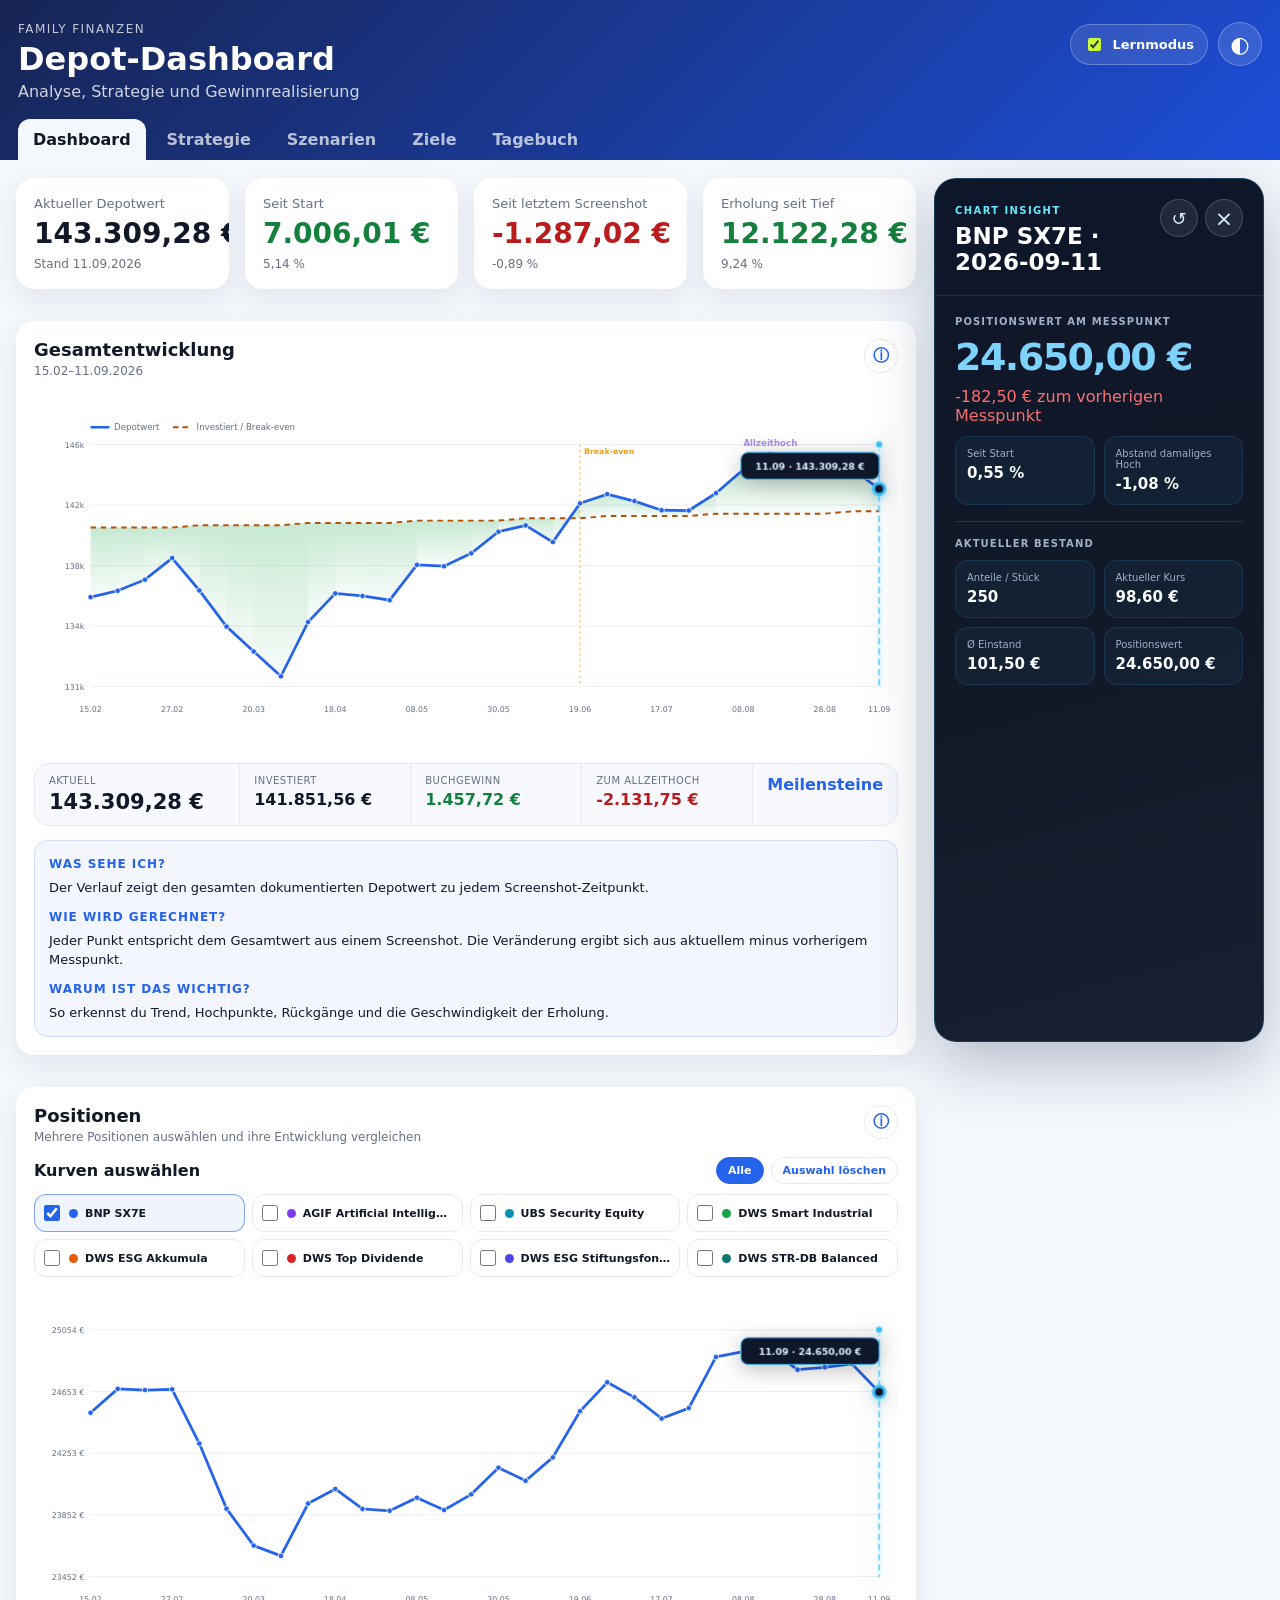
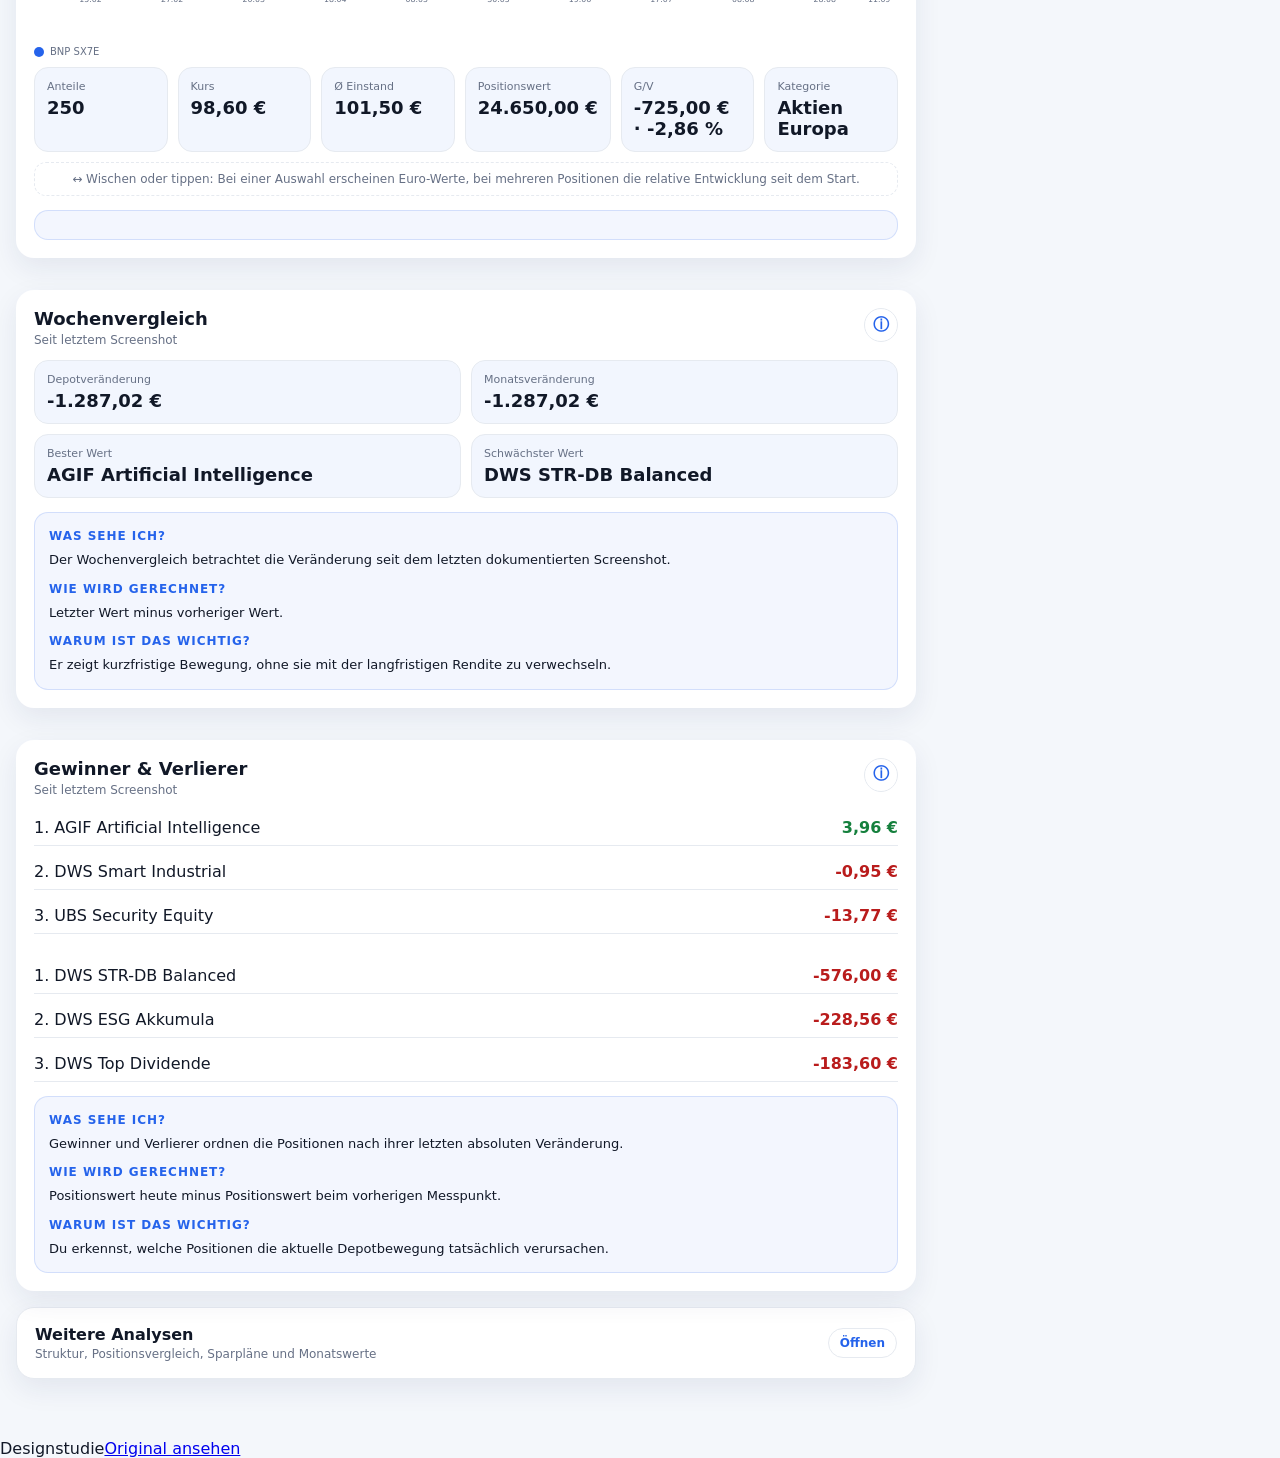
==== vergleich.html @ cfb65226 "Separate Vergleichsseite für visuelle Überarbeitung anlegen" ====
<!doctype html>
<html lang="de">
<head>
  <meta charset="utf-8">
  <meta name="viewport" content="width=device-width,initial-scale=1,viewport-fit=cover">
  <title>Depot-Dashboard – Designvergleich</title>
</head>
<body>
  <p>Vergleichsansicht wird geladen …</p>
  <script>
    fetch("index.html")
      .then(response => {
        if (!response.ok) throw new Error("Die Ausgangsseite konnte nicht geladen werden.");
        return response.text();
      })
      .then(html => {
        const comparisonHead = '<link rel="stylesheet" href="vergleich.css?v=1">';
        const comparisonBar = '<div class="comparison-bar" aria-label="Designvergleich"><span>Designstudie</span><a href="index.html">Original ansehen</a></div>';

        html = html
          .replace("<title>Depot Dashboard V5.4</title>", "<title>Depot-Dashboard – Designstudie</title>")
          .replace("</head>", comparisonHead + "</head>")
          .replace("<body>", '<body class="design-comparison">')
          .replace("</body>", comparisonBar + "</body>");

        document.open();
        document.write(html);
        document.close();
      })
      .catch(error => {
        document.body.innerHTML = '<p class="load-error">' + error.message + '</p>';
      });
  </script>
</body>
</html>
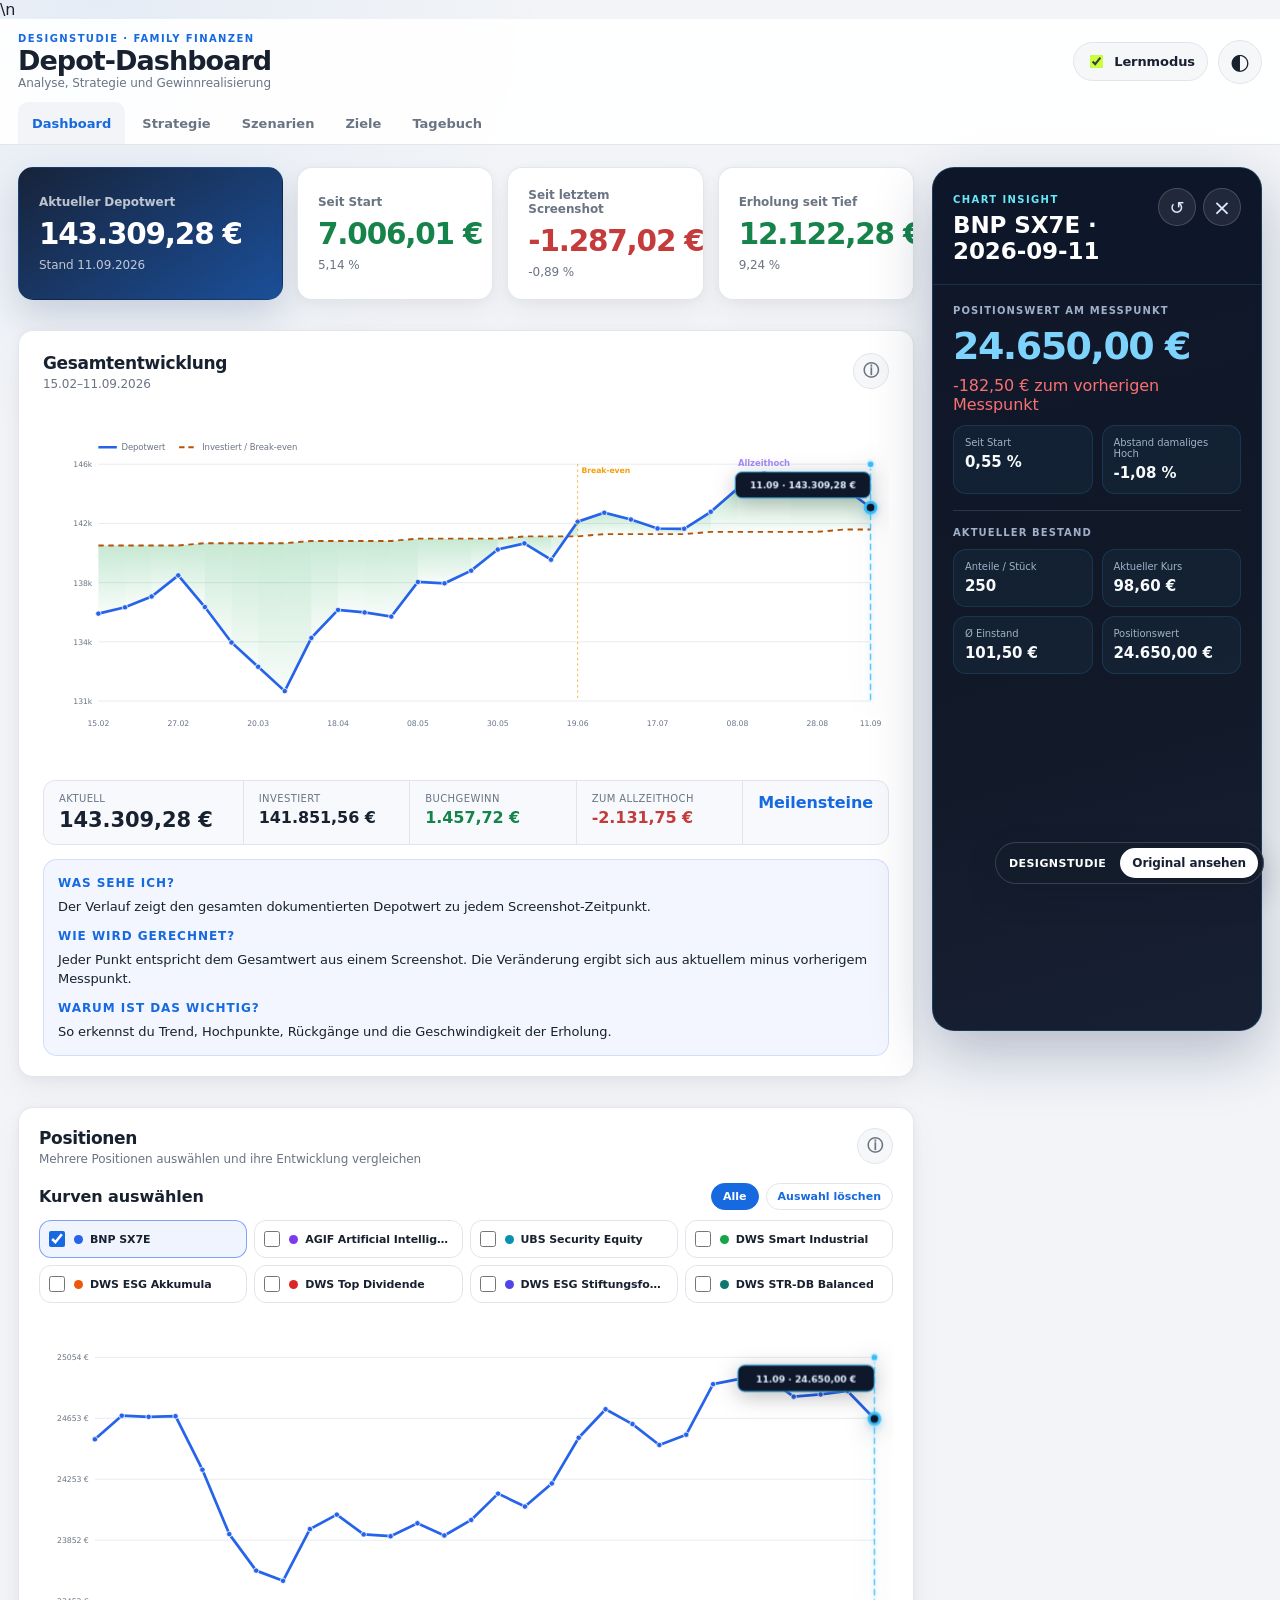
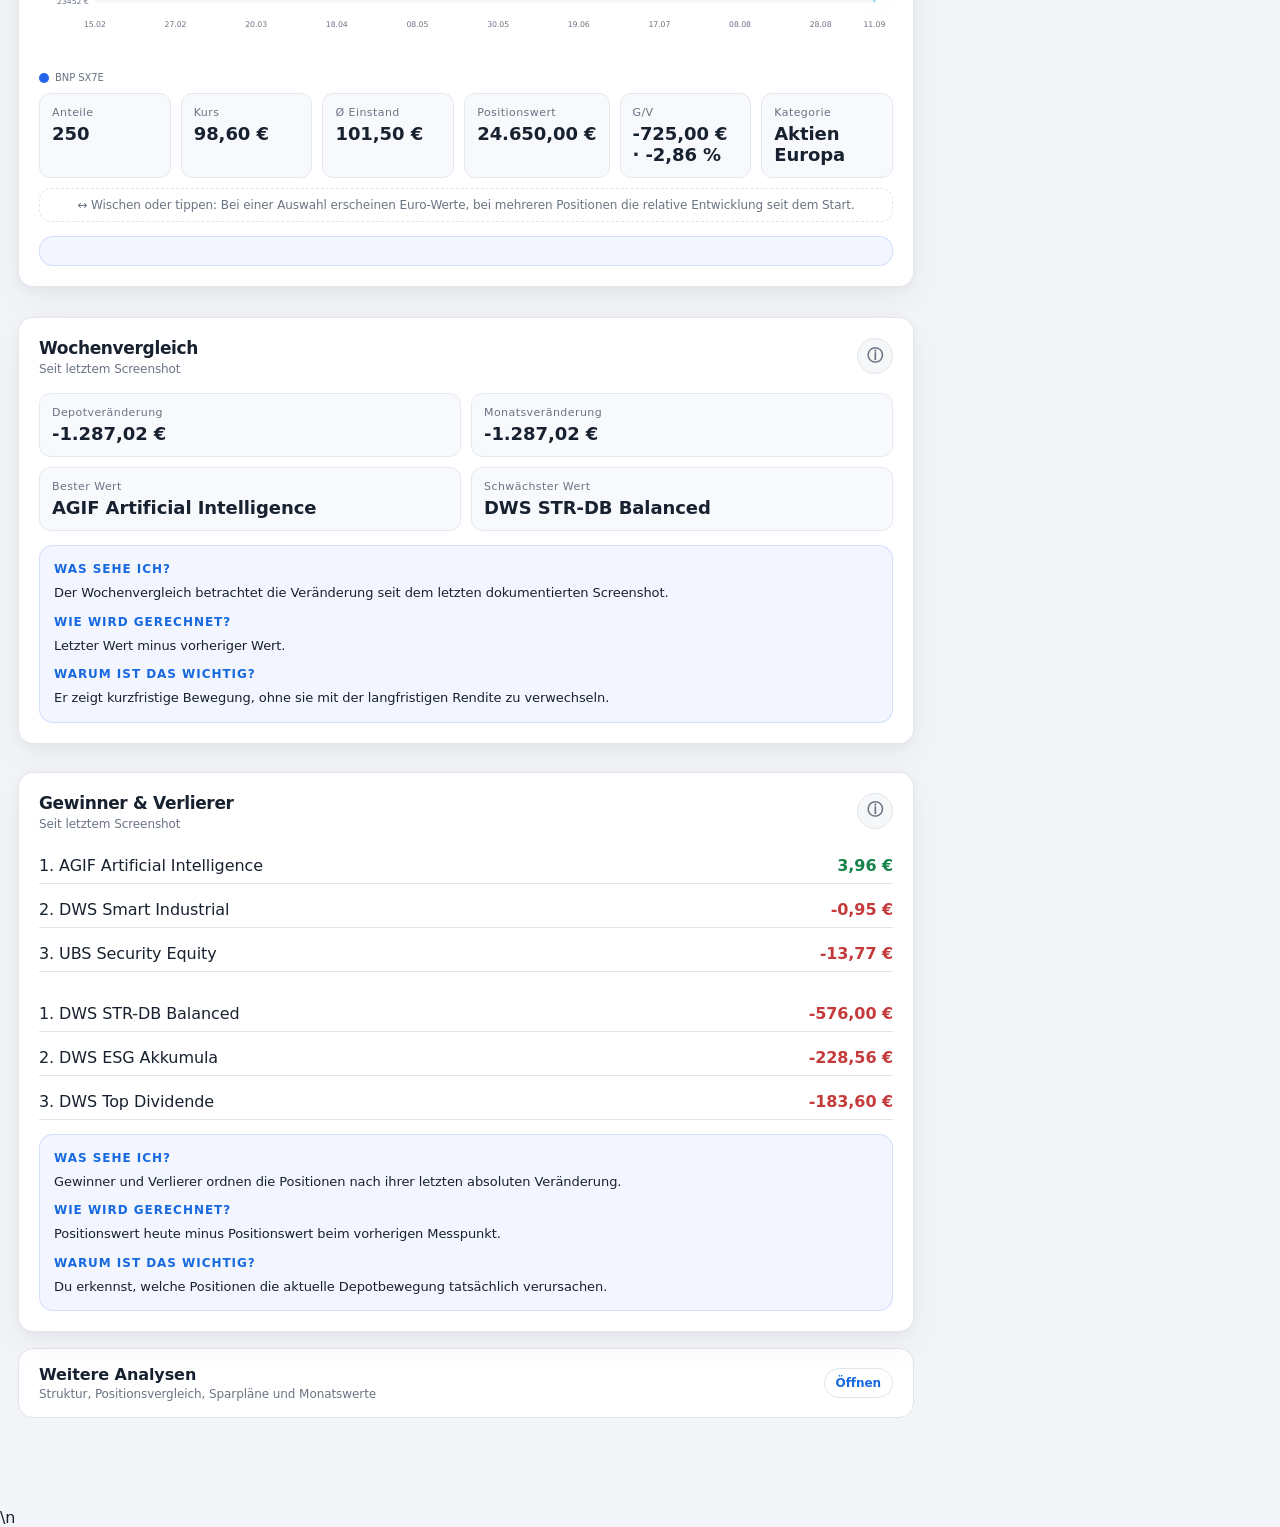
==== commit 6a78818e: "Vergleichsseite als eigenständige Kopie ausliefern" ====
--- a/vergleich.html
+++ b/vergleich.html
@@ -1,35 +1,257 @@
 <!doctype html>
 <html lang="de">
 <head>
-  <meta charset="utf-8">
-  <meta name="viewport" content="width=device-width,initial-scale=1,viewport-fit=cover">
-  <title>Depot-Dashboard – Designvergleich</title>
-</head>
-<body>
-  <p>Vergleichsansicht wird geladen …</p>
-  <script>
-    fetch("index.html")
-      .then(response => {
-        if (!response.ok) throw new Error("Die Ausgangsseite konnte nicht geladen werden.");
-        return response.text();
-      })
-      .then(html => {
-        const comparisonHead = '<link rel="stylesheet" href="vergleich.css?v=1">';
-        const comparisonBar = '<div class="comparison-bar" aria-label="Designvergleich"><span>Designstudie</span><a href="index.html">Original ansehen</a></div>';
-
-        html = html
-          .replace("<title>Depot Dashboard V5.4</title>", "<title>Depot-Dashboard – Designstudie</title>")
-          .replace("</head>", comparisonHead + "</head>")
-          .replace("<body>", '<body class="design-comparison">')
-          .replace("</body>", comparisonBar + "</body>");
-
-        document.open();
-        document.write(html);
-        document.close();
-      })
-      .catch(error => {
-        document.body.innerHTML = '<p class="load-error">' + error.message + '</p>';
-      });
-  </script>
-</body>
+<meta charset="utf-8">
+<meta name="viewport" content="width=device-width,initial-scale=1,viewport-fit=cover">
+<meta name="theme-color" content="#172554">
+<title>Depot-Dashboard – Designstudie</title>
+<link rel="manifest" href="manifest.webmanifest">
+<link rel="stylesheet" href="style.css?v=5.3">
+<link rel="stylesheet" href="v54.css?v=5.4">
+<link rel="stylesheet" href="vergleich.css?v=2">\n</head>
+<body class="design-comparison">
+<header>
+  <div class="topbar">
+    <div><div class="eyebrow">Designstudie · Family Finanzen</div><h1>Depot-Dashboard</h1><p>Analyse, Strategie und Gewinnrealisierung</p></div>
+    <div class="header-actions">
+      <label class="learn-toggle"><input type="checkbox" id="learnMode" checked><span>Lernmodus</span></label>
+      <button id="themeBtn" class="icon-btn" aria-label="Darstellung wechseln">◐</button>
+    </div>
+  </div>
+  <nav class="section-nav">
+    <button class="section-tab active" data-view="dashboard">Dashboard</button>
+    <button class="section-tab" data-view="strategy">Strategie</button>
+    <button class="section-tab" data-view="scenarios">Szenarien</button>
+    <button class="section-tab" data-view="goals">Ziele</button>
+    <button class="section-tab" data-view="journal">Tagebuch</button>
+  </nav>
+</header>
+
+<main class="app-layout">
+  <div class="dashboard-main">
+    <section id="view-dashboard" class="view active">
+      <section id="kpis" class="grid kpis"></section>
+
+      <section class="grid split">
+        <article class="card">
+          <div class="card-head"><div><h2>Gesamtentwicklung</h2><span id="rangeLabel"></span></div><button class="explain-btn" data-explain="development">ⓘ</button></div>
+          <svg id="depotChart" class="chart tall" viewBox="0 0 920 360"></svg>
+          <div id="breakEvenFacts" class="fact-grid"></div>
+          <div class="learn-box" data-learning="development"></div>
+        </article>
+        <article class="card">
+          <div class="card-head"><div><h2>Depotstruktur</h2><span>Aktueller Stand</span></div><button class="explain-btn" data-explain="allocation">ⓘ</button></div>
+          <svg id="donut" class="chart tall" viewBox="0 0 420 350"></svg>
+          <div id="catLegend" class="legend"></div>
+          <div class="learn-box" data-learning="allocation"></div>
+        </article>
+      </section>
+
+      <section class="grid split-even">
+        <article class="card">
+          <div class="card-head"><div><h2>Gewinn-Meilensteine</h2><span>Break-even, Gewinnstufen und Rekordstände</span></div><button class="explain-btn" data-explain="profitAccount">ⓘ</button></div>
+          <div id="milestoneGrid" class="milestone-grid"></div>
+          <div class="learn-box" data-learning="profitAccount"></div>
+        </article>
+        <article class="card">
+          <div class="card-head"><div><h2>Allzeithoch & Break-even</h2><span>Aktueller Abstand zu den wichtigsten Schwellen</span></div><button class="explain-btn" data-explain="drawdown">ⓘ</button></div>
+          <div id="highWaterFacts" class="fact-grid"></div>
+          <div id="highWaterMessage" class="recommendation"></div>
+          <div class="learn-box" data-learning="drawdown"></div>
+        </article>
+      </section>
+
+      <section class="grid split-even">
+        <article class="card">
+          <div class="card-head"><div><h2>Bestand & Anteile</h2><span>Stückzahl, Kurs, Einstand und Positionswert</span></div><button class="explain-btn" data-explain="positions">ⓘ</button></div>
+          <div class="table-wrap"><table><thead><tr><th>Position</th><th>Anteile</th><th>Ø Einstand</th><th>Aktueller Kurs</th><th>Positionswert</th><th>G/V</th></tr></thead><tbody id="holdingsRows"></tbody></table></div>
+          <div class="learn-box" data-learning="positions"></div>
+        </article>
+        <article class="card">
+          <div class="card-head"><div><h2>Anzahl der Anteile</h2><span>Aktueller Bestand je Position</span></div><button class="explain-btn" data-explain="positions">ⓘ</button></div>
+          <svg id="quantityChart" class="chart tall" viewBox="0 0 720 360"></svg>
+          <div class="learn-box" data-learning="positions"></div>
+        </article>
+      </section>
+
+      <section class="grid split-even">
+        <article class="card">
+          <div class="card-head"><div><h2>Vermögensaufbau</h2><span>Depotwert, Einstandskapital und Buchgewinn</span></div><button class="explain-btn" data-explain="profitAccount">ⓘ</button></div>
+          <svg id="wealthBuildChart" class="chart tall" viewBox="0 0 760 360"></svg>
+          <div id="wealthBuildFacts" class="fact-grid"></div>
+          <div class="learn-box" data-learning="profitAccount"></div>
+        </article>
+        <article class="card">
+          <div class="card-head"><div><h2>Historische Asset-Allokation</h2><span>Entwicklung der vier Anlagebereiche</span></div><button class="explain-btn" data-explain="allocation">ⓘ</button></div>
+          <svg id="allocationHistoryChart" class="chart tall" viewBox="0 0 760 360"></svg>
+          <div id="allocationHistoryLegend" class="legend"></div>
+          <div class="learn-box" data-learning="allocation"></div>
+        </article>
+      </section>
+
+      <section class="grid split">
+        <article class="card"><div class="card-head"><div><h2>Wochenvergleich</h2><span>Seit letztem Screenshot</span></div><button class="explain-btn" data-explain="weekly">ⓘ</button></div><div id="weeklyKpis" class="mini-grid"></div><div class="learn-box" data-learning="weekly"></div></article>
+        <article class="card"><div class="card-head"><div><h2>Gewinner & Verlierer</h2><span>Seit letztem Screenshot</span></div><button class="explain-btn" data-explain="ranking">ⓘ</button></div><div id="ranking"></div><div class="learn-box" data-learning="ranking"></div></article>
+      </section>
+
+      <section class="card">
+        <div class="card-head"><div><h2>Hauptpositionen im Vergleich</h2><span>Indexiert auf 100</span></div><button class="explain-btn" data-explain="indexed">ⓘ</button></div>
+        <div class="tabs" id="coreTabs"></div>
+        <svg id="coreChart" class="chart tall" viewBox="0 0 1100 360"></svg>
+        <div id="coreLegend" class="legend"></div>
+        <div class="learn-box" data-learning="indexed"></div>
+      </section>
+
+      <section class="grid split">
+        <article class="card"><div class="card-head"><div><h2>Einzelpositionen</h2><span>Antippen für Details</span></div><button class="explain-btn" data-explain="positions">ⓘ</button></div><div id="positionCards" class="position-grid"></div><div class="learn-box" data-learning="positions"></div></article>
+        <article class="card"><div class="card-head"><div><h2>Drawdown</h2><span>Abstand zum bisherigen Hoch</span></div><button class="explain-btn" data-explain="drawdown">ⓘ</button></div><svg id="drawdownChart" class="chart" viewBox="0 0 760 300"></svg><div id="drawdownFacts" class="fact-grid"></div><div class="learn-box" data-learning="drawdown"></div></article>
+      </section>
+
+      <section class="grid split">
+        <article class="card"><div class="card-head"><div><h2>Sparpläne</h2><span>Einzahlung, Wert und Kursgewinn</span></div><button class="explain-btn" data-explain="savings">ⓘ</button></div><div class="tabs" id="savingTabs"></div><svg id="savingsChart" class="chart" viewBox="0 0 760 320"></svg><div id="savingFacts" class="fact-grid"></div><div class="learn-box" data-learning="savings"></div></article>
+        <article class="card"><div class="card-head"><div><h2>Monatsentwicklung</h2><span>Monatsanfang bis letzter Messpunkt</span></div><button class="explain-btn" data-explain="monthly">ⓘ</button></div><svg id="monthlyChart" class="chart" viewBox="0 0 650 320"></svg><div class="learn-box" data-learning="monthly"></div></article>
+      </section>
+    </section>
+
+    <section id="view-strategy" class="view">
+      <section class="strategy-hero">
+        <div><div class="eyebrow blue">Wealth Intelligence 5.3</div><h2>Gewinne verstehen.<br>Entnahmen simulieren.</h2><p>Die Berechnungen sind Entscheidungshilfen, keine Steuer- oder Anlageberatung. Alle Annahmen können angepasst werden.</p></div>
+        <div id="profitAccountHero" class="profit-account"></div>
+      </section>
+
+      <section class="grid split-even">
+        <article class="card">
+          <div class="card-head"><div><h2>Gewinnkonto</h2><span>Buchgewinn vor Verkauf</span></div><button class="explain-btn" data-explain="profitAccount">ⓘ</button></div>
+          <div id="profitAccount"></div>
+          <div class="learn-box" data-learning="profitAccount"></div>
+        </article>
+        <article class="card">
+          <div class="card-head"><div><h2>Steuerannahmen</h2><span>Für alle Simulationen</span></div><button class="explain-btn" data-explain="tax">ⓘ</button></div>
+          <div id="taxSettings" class="settings-grid"></div>
+          <div class="learn-box" data-learning="tax"></div>
+        </article>
+      </section>
+
+      <section class="card">
+        <div class="card-head"><div><h2>Gewinnmitnahme-Simulator</h2><span>Teilverkauf proportional über ausgewählte Positionen</span></div><button class="explain-btn" data-explain="sale">ⓘ</button></div>
+        <div class="control-row">
+          <label>Verkaufsanteil <strong id="salePctLabel">25 %</strong></label>
+          <input id="salePct" type="range" min="0" max="100" step="5" value="25">
+        </div>
+        <div id="salePositionPicker" class="position-picker"></div>
+        <div id="saleSummary" class="simulation-summary"></div>
+        <div class="table-wrap"><table><thead><tr><th>Position</th><th>Bruttoerlös</th><th>realisierter Gewinn</th><th>Steuer</th><th>Nettozufluss</th><th>Restwert</th></tr></thead><tbody id="saleRows"></tbody></table></div>
+        <div class="learn-box" data-learning="sale"></div>
+      </section>
+
+      <section class="grid split-even">
+        <article class="card">
+          <div class="card-head"><div><h2>Cash-Generator</h2><span>Gewünschte Liquidität</span></div><button class="explain-btn" data-explain="cash">ⓘ</button></div>
+          <div class="input-line"><label>Netto-Auszahlungsziel</label><input id="cashTarget" type="number" min="0" step="500" value="10000"></div>
+          <div class="tabs" id="cashStrategy"><button class="active" data-mode="gain">Gewinne sichern</button><button data-mode="balanced">Struktur erhalten</button><button data-mode="risk">Risiko reduzieren</button></div>
+          <div id="cashResult"></div>
+          <div class="learn-box" data-learning="cash"></div>
+        </article>
+        <article class="card">
+          <div class="card-head"><div><h2>Gewinnschutz</h2><span>Was bleibt nach einer Korrektur?</span></div><button class="explain-btn" data-explain="protection">ⓘ</button></div>
+          <div class="control-row"><label>Simulierter Rückgang <strong id="protectionLabel">−10 %</strong></label><input id="protectionDrop" type="range" min="0" max="30" step="1" value="10"></div>
+          <div id="protectionGrid" class="protection-grid"></div>
+          <div class="learn-box" data-learning="protection"></div>
+        </article>
+      </section>
+
+      <section class="card">
+        <div class="card-head"><div><h2>Rebalancing-Assistent</h2><span>Gewinne sichern und Konzentration reduzieren</span></div><button class="explain-btn" data-explain="rebalance">ⓘ</button></div>
+        <div id="rebalanceResult"></div>
+        <div class="learn-box" data-learning="rebalance"></div>
+      </section>
+    </section>
+
+    <section id="view-scenarios" class="view">
+      <section class="page-title"><div class="eyebrow blue">Szenario-Labor</div><h2>Keine Prognose.<br>Kontrollierte Annahmen.</h2></section>
+      <section class="grid split-even">
+        <article class="card">
+          <div class="card-head"><div><h2>Marktszenarien</h2><span>Einheitliche Veränderung aller Positionen</span></div><button class="explain-btn" data-explain="marketScenario">ⓘ</button></div>
+          <div id="scenarioButtons" class="scenario-buttons"></div>
+          <div id="scenarioSummary"></div>
+          <svg id="scenarioChart" class="chart" viewBox="0 0 720 320"></svg>
+          <div class="learn-box" data-learning="marketScenario"></div>
+        </article>
+        <article class="card">
+          <div class="card-head"><div><h2>Zukunftssimulation</h2><span>Sparrate und Renditeannahme</span></div><button class="explain-btn" data-explain="future">ⓘ</button></div>
+          <div class="control-stack">
+            <label>Zusätzliche Monatsrate <strong id="futureSavingLabel">150 €</strong></label><input id="futureSaving" type="range" min="0" max="1000" step="25" value="150">
+            <label>Renditeannahme p. a. <strong id="futureReturnLabel">5,0 %</strong></label><input id="futureReturn" type="range" min="-5" max="12" step="0.5" value="5">
+            <label>Zeitraum <strong id="futureYearsLabel">10 Jahre</strong></label><input id="futureYears" type="range" min="1" max="25" step="1" value="10">
+          </div>
+          <div id="futureFacts" class="fact-grid"></div>
+          <svg id="futureChart" class="chart" viewBox="0 0 720 320"></svg>
+          <div class="learn-box" data-learning="future"></div>
+        </article>
+      </section>
+
+      <section class="card">
+        <div class="card-head"><div><h2>Vereinfachte Monte-Carlo-Spanne</h2><span>Bandbreite statt punktgenauer Vorhersage</span></div><button class="explain-btn" data-explain="monteCarlo">ⓘ</button></div>
+        <div class="control-row"><label>Angenommene Volatilität <strong id="volLabel">10 %</strong></label><input id="volatility" type="range" min="3" max="25" step="1" value="10"></div>
+        <div id="mcFacts" class="fact-grid"></div>
+        <svg id="mcChart" class="chart tall" viewBox="0 0 1100 360"></svg>
+        <div class="learn-box" data-learning="monteCarlo"></div>
+      </section>
+    </section>
+
+    <section id="view-goals" class="view">
+      <section class="page-title"><div class="eyebrow blue">Zielmonitor</div><h2>Gewinne bekommen<br>einen Zweck.</h2></section>
+      <section class="grid split-even">
+        <article class="card">
+          <div class="card-head"><div><h2>Depotziel</h2><span>Fortschritt zum Zielwert</span></div><button class="explain-btn" data-explain="portfolioGoal">ⓘ</button></div>
+          <div class="input-line"><label>Zielwert</label><input id="portfolioTarget" type="number" step="5000" value="150000"></div>
+          <div id="portfolioGoal"></div><div class="learn-box" data-learning="portfolioGoal"></div>
+        </article>
+        <article class="card">
+          <div class="card-head"><div><h2>Gewinnziel</h2><span>Buchgewinn vor Steuern</span></div><button class="explain-btn" data-explain="profitGoal">ⓘ</button></div>
+          <div class="input-line"><label>Zielgewinn</label><input id="profitTarget" type="number" step="1000" value="10000"></div>
+          <div id="profitGoal"></div><div class="learn-box" data-learning="profitGoal"></div>
+        </article>
+      </section>
+
+      <section class="grid split-even">
+        <article class="card">
+          <div class="card-head"><div><h2>Portfolio Health Score</h2><span>Transparenter Orientierungswert</span></div><button class="explain-btn" data-explain="health">ⓘ</button></div>
+          <div id="healthScore"></div><div class="learn-box" data-learning="health"></div>
+        </article>
+        <article class="card">
+          <div class="card-head"><div><h2>Alltagsbezug</h2><span>Was könnte der Nettogewinn finanzieren?</span></div><button class="explain-btn" data-explain="lifeGoals">ⓘ</button></div>
+          <div class="settings-grid">
+            <div class="input-line"><label>Monatliche Kreditrate</label><input id="creditRate" type="number" value="1450"></div>
+            <div class="input-line"><label>Familienurlaub</label><input id="holidayCost" type="number" value="3000"></div>
+          </div>
+          <div id="lifeGoals"></div><div class="learn-box" data-learning="lifeGoals"></div>
+        </article>
+      </section>
+    </section>
+
+    <section id="view-journal" class="view">
+      <section class="page-title"><div class="eyebrow blue">Portfolio-Tagebuch</div><h2>Die Geschichte<br>hinter den Zahlen.</h2></section>
+      <section class="card">
+        <div class="card-head"><div><h2>Chronik</h2><span>Automatisch aus Messpunkten erstellt</span></div><button class="explain-btn" data-explain="journal">ⓘ</button></div>
+        <div id="journalTimeline" class="journal-timeline"></div>
+        <div class="learn-box" data-learning="journal"></div>
+      </section>
+    </section>
+  </div>
+
+  <aside id="insightPanel" class="insight-panel">
+    <div class="insight-sticky">
+      <div class="insight-head"><div><span id="insightType" class="insight-type">Portfolio Insight</span><h2 id="insightTitle">Gesamtübersicht</h2></div><div class="insight-actions"><button id="insightReset" class="reset-btn">↺</button><button id="insightClose" class="close-btn">×</button></div></div>
+      <div id="insightBody" class="insight-body"></div>
+    </div>
+  </aside>
+</main>
+
+<button id="insightLauncher" class="insight-launcher">Insights</button>
+
+<script src="data.js?v=5.3"></script>
+<script src="app.js?v=5.3"></script>
+<script src="v54.js?v=5.4"></script>
+<div class="comparison-bar" aria-label="Designvergleich"><span>Designstudie</span><a href="index.html">Original ansehen</a></div>\n</body>
 </html>
--- a/style.css
+++ b/style.css
@@ -0,0 +1,15 @@
+
+:root{--bg:#f4f7fb;--card:#fff;--ink:#111827;--muted:#667085;--navy:#172554;--blue:#2563eb;--green:#15803d;--red:#b91c1c;--amber:#b45309;--purple:#7c3aed;--line:#e6eaf0;--shadow:0 10px 28px rgba(23,37,84,.08)}
+[data-theme="dark"]{--bg:#0b1020;--card:#121a2f;--ink:#f8fafc;--muted:#a8b1c5;--navy:#0f172a;--line:#26324d;--shadow:0 12px 30px rgba(0,0,0,.28)}
+*{box-sizing:border-box}html{scroll-behavior:smooth}body{margin:0;font-family:Inter,system-ui,-apple-system,BlinkMacSystemFont,"Segoe UI",sans-serif;background:var(--bg);color:var(--ink)}button,input{font:inherit}
+header{background:linear-gradient(135deg,#172554,#1d4ed8);color:#fff;padding:22px max(18px,env(safe-area-inset-left)) 0;position:relative;z-index:40}.topbar{max-width:1680px;margin:auto;display:flex;justify-content:space-between;align-items:flex-start;gap:18px}.eyebrow{text-transform:uppercase;font-size:12px;letter-spacing:.12em;opacity:.75}.eyebrow.blue{color:var(--blue);opacity:1}h1{font-size:32px;margin:4px 0}header p{margin:0;opacity:.8}.header-actions{display:flex;gap:10px;align-items:center}.icon-btn{border:1px solid rgba(255,255,255,.25);background:rgba(255,255,255,.12);color:white;border-radius:50%;width:44px;height:44px;font-size:22px}.learn-toggle{display:flex;align-items:center;gap:8px;border:1px solid rgba(255,255,255,.25);background:rgba(255,255,255,.10);padding:10px 13px;border-radius:999px;font-weight:700;font-size:13px}.learn-toggle input{accent-color:#c9ff3b}
+.section-nav{max-width:1680px;margin:18px auto 0;display:flex;gap:6px;overflow:auto}.section-tab{border:0;background:transparent;color:rgba(255,255,255,.7);padding:11px 15px;border-radius:12px 12px 0 0;font-weight:750;white-space:nowrap}.section-tab.active{background:var(--bg);color:var(--ink)}
+.app-layout{max-width:1680px;margin:18px auto;padding:0 16px 42px;display:grid;grid-template-columns:minmax(0,1fr) 0;gap:0;align-items:start;transition:grid-template-columns .28s ease,gap .28s ease}.app-layout.insight-open{grid-template-columns:minmax(0,1fr) 380px;gap:18px}.dashboard-main{min-width:0}.view{display:none}.view.active{display:block}
+.grid{display:grid;gap:16px}.kpis{grid-template-columns:repeat(4,1fr)}.split{grid-template-columns:2fr 1fr;margin-top:16px}.split-even{grid-template-columns:1fr 1fr;margin-top:16px}.card{background:var(--card);border-radius:18px;box-shadow:var(--shadow);padding:18px;margin-top:16px;overflow:hidden}.kpi{margin-top:0}.kpi .label{font-size:13px;color:var(--muted)}.kpi .value{font-size:28px;font-weight:800;margin-top:6px}.kpi .hint{font-size:12px;color:var(--muted);margin-top:7px}.card-head{display:flex;justify-content:space-between;align-items:flex-start;gap:12px;margin-bottom:12px}.card-head h2{font-size:18px;margin:0}.card-head span{font-size:12px;color:var(--muted)}.card-head>div{min-width:0}.explain-btn{border:1px solid var(--line);background:var(--card);color:var(--blue);width:34px;height:34px;border-radius:50%;font-weight:850;flex:0 0 auto}.chart{width:100%;height:300px;display:block}.chart.tall{height:360px}.legend{display:flex;flex-wrap:wrap;gap:10px;margin-top:10px}.legend span{display:inline-flex;align-items:center;gap:6px;color:var(--muted);font-size:12px}.legend i{width:10px;height:10px;border-radius:999px}.tabs{display:flex;gap:8px;flex-wrap:wrap;margin-bottom:12px}.tabs button,.scenario-buttons button{border:0;background:#eaf0ff;color:#25408f;padding:8px 12px;border-radius:999px;font-weight:700}.tabs button.active,.scenario-buttons button.active{background:#2563eb;color:#fff}.pos{color:var(--green)}.neg{color:var(--red)}.warn{color:var(--amber)}.mini-grid{display:grid;grid-template-columns:repeat(2,1fr);gap:10px}.mini-card,.fact{background:rgba(37,99,235,.06);border:1px solid var(--line);border-radius:14px;padding:12px}.mini-card .label,.fact .label{font-size:11px;color:var(--muted)}.mini-card .value,.fact .value{font-weight:800;font-size:18px;margin-top:4px}.position-grid{display:grid;grid-template-columns:repeat(2,1fr);gap:12px}.position-card{border:1px solid var(--line);border-radius:14px;padding:12px;cursor:pointer;transition:.18s}.position-card:hover,.position-card.active{border-color:#2563eb;box-shadow:0 0 0 3px rgba(37,99,235,.10)}.position-card h3{font-size:14px;margin:0 0 8px}.position-card .row{display:flex;justify-content:space-between;font-size:12px;color:var(--muted);margin:4px 0}.spark{width:100%;height:54px}.rank-list{display:grid;gap:8px}.rank-item{display:flex;justify-content:space-between;border-bottom:1px solid var(--line);padding:8px 0;cursor:pointer}.fact-grid{display:grid;grid-template-columns:repeat(2,1fr);gap:10px;margin-top:10px}.table-wrap{overflow:auto}table{width:100%;border-collapse:collapse;font-size:14px}th,td{padding:11px 9px;border-bottom:1px solid var(--line);text-align:left;white-space:nowrap}th{font-size:11px;text-transform:uppercase;letter-spacing:.05em;color:var(--muted)}.badge{display:inline-block;padding:4px 8px;border-radius:999px;font-size:12px;font-weight:700}.badge.pos{background:#dcfce7}.badge.neg{background:#fee2e2}.badge.direct{background:#dcfce7;color:#166534}.badge.summed{background:#dbeafe;color:#1d4ed8}.badge.history{background:#fef3c7;color:#92400e}.bar{height:8px;background:#e8edf7;border-radius:99px;overflow:hidden}.bar span{display:block;height:100%;background:#2563eb}.chart-point,.bar-hit,.donut-segment{cursor:pointer}
+.learn-box{display:none;margin-top:14px;padding:14px;border-radius:14px;background:rgba(37,99,235,.055);border:1px solid rgba(37,99,235,.16);font-size:13px;line-height:1.5}.learning-on .learn-box{display:block}.learn-box h4{font-size:12px;text-transform:uppercase;letter-spacing:.08em;color:var(--blue);margin:0 0 5px}.learn-box p{margin:0 0 10px}.learn-box p:last-child{margin-bottom:0}.formula{font-family:ui-monospace,SFMono-Regular,Menlo,monospace;background:var(--card);border:1px solid var(--line);border-radius:10px;padding:9px;margin:8px 0}
+.strategy-hero{display:grid;grid-template-columns:1.3fr .7fr;gap:24px;background:linear-gradient(135deg,#101b36,#1d4ed8);color:white;border-radius:22px;padding:28px;margin-top:16px}.strategy-hero h2,.page-title h2{font-size:clamp(36px,5vw,66px);line-height:.95;letter-spacing:-.04em;margin:8px 0}.strategy-hero p{max-width:700px;opacity:.78;line-height:1.5}.profit-account{align-self:center;background:rgba(255,255,255,.1);border:1px solid rgba(255,255,255,.18);padding:20px;border-radius:18px}.profit-account span{font-size:11px;text-transform:uppercase;letter-spacing:.1em;opacity:.72}.profit-account strong{display:block;font-size:38px;margin-top:7px}.account-bar,.goal-track{height:16px;background:rgba(148,163,184,.22);border-radius:99px;overflow:hidden;margin:14px 0}.account-bar span,.goal-track span{display:block;height:100%;background:linear-gradient(90deg,#2563eb,#16a34a);border-radius:99px}.account-legend{display:flex;justify-content:space-between;font-size:12px;color:var(--muted)}.settings-grid{display:grid;grid-template-columns:1fr 1fr;gap:12px}.input-line{display:grid;gap:6px;margin:10px 0}.input-line label,.control-row label,.control-stack label{font-size:12px;color:var(--muted);font-weight:700}.input-line input,.settings-grid input{width:100%;border:1px solid var(--line);background:var(--card);color:var(--ink);border-radius:11px;padding:10px}.control-row{display:grid;grid-template-columns:220px 1fr;gap:14px;align-items:center;margin:12px 0}.control-stack{display:grid;gap:8px}.control-stack input[type=range],.control-row input[type=range]{width:100%;accent-color:var(--blue)}.position-picker{display:flex;flex-wrap:wrap;gap:8px;margin:12px 0}.position-check{display:flex;align-items:center;gap:7px;border:1px solid var(--line);border-radius:999px;padding:8px 11px;font-size:12px;background:var(--card)}.position-check input{accent-color:var(--blue)}.simulation-summary{display:grid;grid-template-columns:repeat(5,1fr);gap:9px;margin:14px 0}.summary-cell{background:rgba(37,99,235,.06);border:1px solid var(--line);border-radius:13px;padding:11px}.summary-cell span{font-size:10px;color:var(--muted);display:block}.summary-cell strong{display:block;margin-top:5px;font-size:17px}.protection-grid{display:grid;gap:9px}.protection-row{border:1px solid var(--line);border-radius:13px;padding:11px}.protection-head{display:flex;justify-content:space-between;gap:12px}.protection-track{height:8px;background:#e8edf7;border-radius:99px;overflow:hidden;margin-top:9px}.protection-track span{display:block;height:100%;border-radius:99px}.recommendation{border:1px solid var(--line);border-left:5px solid var(--blue);border-radius:13px;padding:13px;margin:9px 0}.recommendation strong{display:block}.recommendation p{margin:5px 0 0;color:var(--muted);line-height:1.45}.page-title{padding:18px 4px}.scenario-buttons{display:flex;gap:8px;flex-wrap:wrap;margin:12px 0}.scenario-kpis{display:grid;grid-template-columns:repeat(3,1fr);gap:9px}.goal-card{text-align:center;padding:10px}.goal-card .big{font-size:40px;font-weight:850}.goal-card p{color:var(--muted)}.health-main{display:grid;grid-template-columns:160px 1fr;gap:20px;align-items:center}.score-ring{width:150px;height:150px;border-radius:50%;display:grid;place-content:center;background:conic-gradient(var(--green) var(--score),#e8edf7 0);position:relative}.score-ring:before{content:"";position:absolute;inset:14px;background:var(--card);border-radius:50%}.score-ring strong,.score-ring span{position:relative;z-index:2;text-align:center}.score-ring strong{font-size:38px}.score-ring span{font-size:11px;color:var(--muted)}.score-list{display:grid;gap:8px}.score-line{display:grid;grid-template-columns:1fr 70px;gap:10px}.life-list{display:grid;gap:10px;margin-top:12px}.life-item{border:1px solid var(--line);border-radius:13px;padding:12px;display:flex;justify-content:space-between}.journal-timeline{display:grid;gap:0}.journal-entry{display:grid;grid-template-columns:130px 180px 1fr;gap:18px;padding:17px 0;border-bottom:1px solid var(--line)}.journal-entry .date{font-weight:800}.journal-entry .value{font-weight:850;font-size:20px}.journal-entry .story{color:var(--muted);line-height:1.5}
+.insight-panel{position:sticky;top:18px;align-self:start;height:calc(100vh - 36px);min-height:620px;opacity:0;pointer-events:none;transform:translateX(34px);transition:opacity .22s ease,transform .28s ease}.app-layout.insight-open .insight-panel{opacity:1;pointer-events:auto;transform:translateX(0)}.insight-sticky{position:relative;height:100%;min-height:620px;overflow:auto;border-radius:22px;color:#f8fafc;background:radial-gradient(circle at 88% 8%,rgba(96,165,250,.34),transparent 26%),radial-gradient(circle at 15% 92%,rgba(124,58,237,.26),transparent 30%),linear-gradient(165deg,#172554 0%,#111b35 54%,#0b1224 100%);border:1px solid rgba(255,255,255,.14);box-shadow:0 22px 60px rgba(23,37,84,.28)}.insight-head{position:sticky;top:0;z-index:4;padding:20px;display:flex;justify-content:space-between;align-items:flex-start;border-bottom:1px solid rgba(255,255,255,.12);background:rgba(17,27,53,.86);backdrop-filter:blur(18px)}.insight-type{font-size:10px;text-transform:uppercase;letter-spacing:.14em;font-weight:850;color:#93c5fd}.insight-head h2{font-size:23px;margin:5px 0 0;color:#fff}.insight-actions{display:flex;gap:7px}.reset-btn,.close-btn{border:1px solid rgba(255,255,255,.18);background:rgba(255,255,255,.08);color:#dbeafe;width:38px;height:38px;border-radius:50%;font-size:18px}.close-btn{font-size:22px}.insight-body{padding:20px}.insight-value{font-size:38px;font-weight:850;letter-spacing:-.04em;margin:8px 0;color:#fff}.insight-section{padding:16px 0;border-top:1px solid rgba(255,255,255,.12)}.insight-section:first-child{border-top:0;padding-top:0}.insight-label{font-size:10px;text-transform:uppercase;letter-spacing:.11em;color:#9fb0c9;font-weight:800}.insight-grid{display:grid;grid-template-columns:1fr 1fr;gap:9px;margin-top:11px}.insight-stat{background:rgba(255,255,255,.075);border:1px solid rgba(255,255,255,.12);border-radius:13px;padding:11px}.insight-stat span{display:block;font-size:10px;color:#9fb0c9}.insight-stat strong{display:block;margin-top:5px;font-size:15px;color:#f8fafc}.insight-chart{width:100%;height:135px;margin-top:12px}.insight-list{display:grid;gap:9px;margin-top:11px}.insight-list-row{display:flex;justify-content:space-between;gap:12px;font-size:13px;padding-bottom:8px;border-bottom:1px solid rgba(255,255,255,.08)}.insight-list-row span{color:#aab8cb}.insight-list-row strong{color:#fff;text-align:right}.insight-launcher{position:fixed;right:18px;bottom:18px;z-index:95;border:0;background:#172554;color:white;font-weight:800;padding:12px 17px;border-radius:999px;box-shadow:0 14px 34px rgba(23,37,84,.28)}.app-layout.insight-open + .insight-launcher{opacity:0;pointer-events:none}.bar-chart-label{font-size:11px;font-weight:750;fill:var(--ink)}.bar-chart-value{font-size:11px;font-weight:800;fill:var(--ink)}.bar-chart-track{fill:rgba(148,163,184,.18)}.bar-chart-zero{stroke:var(--muted);stroke-width:1;stroke-dasharray:2 3}
+@media(max-width:1280px){.app-layout.insight-open{grid-template-columns:minmax(0,1fr) 330px}.split,.split-even{grid-template-columns:1fr}.position-grid{grid-template-columns:repeat(2,1fr)}.simulation-summary{grid-template-columns:repeat(3,1fr)}}
+@media(max-width:980px){.app-layout,.app-layout.insight-open{display:block}.kpis{grid-template-columns:repeat(2,1fr)}.strategy-hero{grid-template-columns:1fr}.insight-panel{position:fixed;z-index:100;left:12px;right:12px;top:auto;bottom:12px;height:auto;min-height:0;opacity:1;transform:none;pointer-events:none}.insight-sticky{height:auto;min-height:0;max-height:72vh;transform:translateY(calc(100% + 22px));transition:.25s ease;pointer-events:auto}.app-layout.insight-open .insight-sticky{transform:translateY(0)}.position-grid{grid-template-columns:1fr}.journal-entry{grid-template-columns:1fr}.health-main{grid-template-columns:1fr}.simulation-summary{grid-template-columns:repeat(2,1fr)}}
+@media(max-width:560px){.kpis,.mini-grid,.fact-grid,.settings-grid,.scenario-kpis,.simulation-summary{grid-template-columns:1fr}.card{padding:14px}.chart.tall{height:310px}h1{font-size:26px}.card-head{align-items:flex-start}.control-row{grid-template-columns:1fr}.section-nav{margin-left:-8px;margin-right:-8px}.learn-toggle span{display:none}}
+@media print{header,.insight-panel,.insight-launcher,.explain-btn,.learn-toggle{display:none!important}.view{display:block!important}.app-layout{display:block}.card{box-shadow:none;break-inside:avoid}}
--- a/v54.css
+++ b/v54.css
@@ -0,0 +1,9 @@
+.milestone-grid{display:grid;grid-template-columns:repeat(2,1fr);gap:10px}.milestone{display:flex;gap:11px;align-items:center;border:1px solid var(--line);border-radius:14px;padding:12px}.milestone.done{background:rgba(21,128,61,.07);border-color:rgba(21,128,61,.25)}.milestone.open{opacity:.72}.milestone-icon{width:34px;height:34px;border-radius:50%;display:grid;place-items:center;background:var(--card);border:1px solid var(--line);font-weight:900}.milestone.done .milestone-icon{background:#dcfce7;color:#166534;border-color:#bbf7d0}.milestone strong,.milestone span{display:block}.milestone span{font-size:11px;color:var(--muted);margin-top:3px}
+.full-width-section{grid-template-columns:1fr!important;margin-top:16px}.hero-chart-card{width:100%}.interactive-chart{touch-action:none;user-select:none;cursor:crosshair}.gesture-hint{font-size:12px;color:var(--muted);text-align:center;margin-top:10px;padding:9px 12px;border:1px dashed var(--line);border-radius:12px}.position-analysis-card{width:100%}.tabs,.position-history-tabs{display:grid!important;grid-template-columns:repeat(auto-fit,minmax(138px,1fr));overflow:visible!important;overflow-x:visible!important;gap:6px;padding:0 0 4px;width:100%;max-width:100%;scrollbar-width:none}.tabs::-webkit-scrollbar,.position-history-tabs::-webkit-scrollbar{display:none}.tabs button,.position-history-tabs button{width:100%!important;height:32px!important;min-height:32px!important;max-height:32px!important;padding:5px 8px!important;font-size:11px!important;line-height:1.05!important;white-space:nowrap!important;overflow:hidden!important;text-overflow:ellipsis!important;text-align:center!important;border-radius:999px!important;display:flex!important;align-items:center!important;justify-content:center!important}.holding-facts{grid-template-columns:repeat(6,1fr)}
+.portfolio-status-strip{display:grid;grid-template-columns:1.2fr repeat(3,1fr) auto;gap:0;align-items:stretch;margin-top:12px;border:1px solid var(--line);border-radius:15px;overflow:visible;background:rgba(37,99,235,.035)}.portfolio-status-strip>div,.milestone-popover{border:0;border-right:1px solid var(--line);border-radius:0;padding:11px 14px;background:transparent}.portfolio-status-strip>div:last-of-type{border-right:1px solid var(--line)}.portfolio-status-strip span{display:block;font-size:10px;color:var(--muted);text-transform:uppercase;letter-spacing:.05em}.portfolio-status-strip strong{display:block;font-size:16px;margin-top:4px}.portfolio-status-strip .status-main strong{font-size:21px}.milestone-popover{position:relative;border-right:0;display:grid;align-content:center}.milestone-popover summary{list-style:none;cursor:pointer;font-weight:800;color:var(--blue);white-space:nowrap}.milestone-popover summary::-webkit-details-marker{display:none}.milestone-popover[open]>div{position:absolute;right:0;top:calc(100% + 8px);z-index:30;width:min(340px,80vw);background:var(--card);border:1px solid var(--line);border-radius:14px;box-shadow:var(--shadow);padding:12px}.milestone-popover p{margin:6px 0;font-size:12px;line-height:1.4}
+.analysis-drawer{margin-top:16px;border:1px solid var(--line);border-radius:18px;background:var(--card);box-shadow:var(--shadow);overflow:hidden}.analysis-drawer>summary{list-style:none;display:flex;justify-content:space-between;align-items:center;gap:16px;padding:17px 18px;cursor:pointer}.analysis-drawer>summary::-webkit-details-marker{display:none}.analysis-drawer>summary span{display:grid;gap:3px}.analysis-drawer>summary small{color:var(--muted);font-size:12px;font-weight:500}.analysis-drawer>summary b{font-size:12px;color:var(--blue);border:1px solid var(--line);border-radius:999px;padding:7px 11px}.analysis-drawer[open]>summary{border-bottom:1px solid var(--line)}.analysis-drawer[open]>summary b{font-size:0}.analysis-drawer[open]>summary b:after{content:"Schließen";font-size:12px}.advanced-content{padding:0 16px 18px}.advanced-content>.card,.advanced-content>.grid{margin-top:16px}.compact-analysis-grid{align-items:start}
+.scrub-line{stroke:#38bdf8;stroke-width:1.8;stroke-opacity:.92;stroke-dasharray:7 6;stroke-linecap:round;filter:drop-shadow(0 0 5px rgba(56,189,248,.45))}.scrub-handle{fill:#0f172a;stroke:#38bdf8;stroke-width:4;filter:drop-shadow(0 2px 5px rgba(56,189,248,.42))}.scrub-cap{fill:#38bdf8;stroke:#e0f2fe;stroke-width:2.5}.scrub-tooltip{fill:#0f172a;stroke:#38bdf8;stroke-width:1.2}.scrub-tooltip-text{fill:#e0f2fe;font-size:12px;font-weight:800}.scrub-cursor{filter:drop-shadow(0 6px 14px rgba(0,0,0,.26));pointer-events:none}
+.insight-sticky{background:linear-gradient(165deg,#0f172a 0%,#111827 55%,#172033 100%)!important;border-color:rgba(56,189,248,.22)!important}.insight-head{background:rgba(15,23,42,.96)!important;border-bottom-color:rgba(56,189,248,.16)!important}.insight-type{color:#67e8f9!important}.insight-value{color:#7dd3fc!important}.insight-stat{background:rgba(56,189,248,.055)!important;border-color:rgba(56,189,248,.14)!important}.insight-body .pos{color:#4ade80!important}.insight-body .neg{color:#f87171!important}.insight-body .break-even-value{color:#fbbf24!important}
+.position-picker-head{display:flex;align-items:center;justify-content:space-between;gap:12px;margin:8px 0 10px}.position-picker-head>div{display:flex;gap:7px;flex-wrap:wrap}.position-action-btn{border:1px solid var(--blue);background:var(--blue);color:#fff;border-radius:999px;padding:6px 11px;font-size:11px;font-weight:800;cursor:pointer}.position-action-btn.secondary{background:transparent;color:var(--blue);border-color:var(--line)}.position-checkbox-grid{display:grid!important;grid-template-columns:repeat(auto-fit,minmax(170px,1fr));gap:7px!important}.position-check{display:grid;grid-template-columns:18px 9px minmax(0,1fr);align-items:center;gap:7px;min-height:38px;border:1px solid var(--line);border-radius:12px;padding:7px 9px;background:var(--card);cursor:pointer;transition:.18s ease}.position-check:hover{border-color:rgba(37,99,235,.4)}.position-check.active{border-color:rgba(37,99,235,.55);background:rgba(37,99,235,.07)}.position-check input{margin:0;width:16px;height:16px;accent-color:var(--blue)}.position-check i{width:9px;height:9px;border-radius:50%;background:var(--series-color)}.position-check span{font-size:11px;font-weight:700;white-space:nowrap;overflow:hidden;text-overflow:ellipsis}.position-history-legend{margin-top:5px}.position-history-legend span{font-size:10px}.multi-position-list{display:grid;gap:8px}.multi-position-row{display:grid;grid-template-columns:10px minmax(0,1fr) auto auto;align-items:center;gap:8px;padding:8px 0;border-bottom:1px solid rgba(148,163,184,.14)}.multi-position-row:last-child{border-bottom:0}.multi-position-row i{width:9px;height:9px;border-radius:50%}.multi-position-row span{font-size:11px;overflow:hidden;text-overflow:ellipsis;white-space:nowrap}.multi-position-row strong,.multi-position-row b{font-size:11px;white-space:nowrap}
+@media(max-width:900px){.portfolio-status-strip{grid-template-columns:repeat(2,1fr)}.portfolio-status-strip>div,.milestone-popover{border-bottom:1px solid var(--line)}.milestone-popover{grid-column:span 2;border-bottom:0}.holding-facts{grid-template-columns:repeat(3,1fr)}.tabs,.position-history-tabs{grid-template-columns:repeat(3,minmax(0,1fr))}.position-checkbox-grid{grid-template-columns:repeat(2,minmax(0,1fr))!important}}
+@media(max-width:700px){.milestone-grid{grid-template-columns:1fr}.portfolio-status-strip{grid-template-columns:1fr 1fr}.portfolio-status-strip>div,.milestone-popover{padding:9px}.portfolio-status-strip strong{font-size:14px}.portfolio-status-strip .status-main strong{font-size:18px}.holding-facts{grid-template-columns:repeat(2,1fr)}.analysis-drawer>summary small{display:none}.gesture-hint{font-size:11px}.compact-analysis-grid{grid-template-columns:1fr!important}.tabs,.position-history-tabs{grid-template-columns:repeat(2,minmax(0,1fr));gap:5px}.tabs button,.position-history-tabs button{height:30px!important;min-height:30px!important;max-height:30px!important;font-size:10px!important;padding:4px 6px!important}.insight-panel{width:min(92vw,380px)}.position-picker-head{align-items:flex-start;flex-direction:column}.position-checkbox-grid{grid-template-columns:1fr!important}.position-check{min-height:36px}.multi-position-row{grid-template-columns:9px minmax(0,1fr) auto}.multi-position-row b{grid-column:2/4;text-align:right}}
--- a/vergleich.css
+++ b/vergleich.css
@@ -0,0 +1,369 @@
+.design-comparison {
+  --bg: #f2f4f7;
+  --card: #ffffff;
+  --ink: #18212f;
+  --muted: #6a7483;
+  --navy: #162238;
+  --blue: #1769e0;
+  --green: #16834a;
+  --red: #c53b3b;
+  --amber: #b76816;
+  --purple: #7557d5;
+  --line: #e1e5eb;
+  --shadow: 0 3px 12px rgba(24, 33, 47, .045), 0 16px 36px rgba(24, 33, 47, .04);
+  background:
+    radial-gradient(circle at 8% 0, rgba(23, 105, 224, .055), transparent 28rem),
+    var(--bg);
+  letter-spacing: -.005em;
+}
+
+.design-comparison header {
+  position: sticky;
+  top: 0;
+  color: var(--ink);
+  background: rgba(255, 255, 255, .92);
+  border-bottom: 1px solid rgba(225, 229, 235, .92);
+  padding: max(14px, env(safe-area-inset-top)) max(18px, env(safe-area-inset-left)) 0;
+  backdrop-filter: blur(18px) saturate(150%);
+}
+
+.design-comparison .topbar,
+.design-comparison .section-nav,
+.design-comparison .app-layout {
+  max-width: 1440px;
+}
+
+.design-comparison .topbar {
+  align-items: center;
+}
+
+.design-comparison .eyebrow {
+  color: var(--blue);
+  font-size: 10px;
+  font-weight: 800;
+  letter-spacing: .14em;
+  opacity: 1;
+}
+
+.design-comparison h1 {
+  margin: 2px 0 1px;
+  font-size: 27px;
+  line-height: 1.08;
+  letter-spacing: -.035em;
+}
+
+.design-comparison header p {
+  color: var(--muted);
+  font-size: 12px;
+  opacity: 1;
+}
+
+.design-comparison .learn-toggle,
+.design-comparison .icon-btn {
+  color: var(--ink);
+  background: #f6f7f9;
+  border-color: var(--line);
+}
+
+.design-comparison .learn-toggle {
+  padding: 9px 12px;
+}
+
+.design-comparison .section-nav {
+  margin-top: 12px;
+  gap: 3px;
+}
+
+.design-comparison .section-tab {
+  min-height: 42px;
+  color: var(--muted);
+  padding: 9px 14px;
+  border-radius: 10px 10px 0 0;
+  font-size: 13px;
+}
+
+.design-comparison .section-tab.active {
+  color: var(--blue);
+  background: var(--bg);
+}
+
+.design-comparison .app-layout {
+  margin-top: 22px;
+  padding: 0 18px 72px;
+}
+
+.design-comparison .grid {
+  gap: 14px;
+}
+
+.design-comparison .kpis {
+  grid-template-columns: 1.35fr repeat(3, 1fr);
+}
+
+.design-comparison .card {
+  border: 1px solid rgba(225, 229, 235, .92);
+  border-radius: 15px;
+  box-shadow: var(--shadow);
+  padding: 20px;
+  margin-top: 14px;
+}
+
+.design-comparison .kpi {
+  min-height: 132px;
+  display: flex;
+  flex-direction: column;
+  justify-content: center;
+  margin-top: 0;
+}
+
+.design-comparison .kpi:first-child {
+  color: #fff;
+  border-color: transparent;
+  background: linear-gradient(145deg, #17233a, #1b4f99);
+  box-shadow: 0 16px 36px rgba(23, 57, 105, .18);
+}
+
+.design-comparison .kpi:first-child .label,
+.design-comparison .kpi:first-child .hint {
+  color: rgba(255, 255, 255, .72);
+}
+
+.design-comparison .kpi .label {
+  font-size: 12px;
+  font-weight: 700;
+}
+
+.design-comparison .kpi .value {
+  margin-top: 8px;
+  font-size: clamp(24px, 2.3vw, 34px);
+  letter-spacing: -.04em;
+}
+
+.design-comparison .card-head {
+  margin-bottom: 16px;
+}
+
+.design-comparison .card-head h2 {
+  font-size: 17px;
+  letter-spacing: -.02em;
+}
+
+.design-comparison .card-head span {
+  display: inline-block;
+  margin-top: 3px;
+}
+
+.design-comparison .explain-btn {
+  width: 36px;
+  height: 36px;
+  color: var(--muted);
+  background: #f6f7f9;
+}
+
+.design-comparison .hero-chart-card {
+  padding: 22px 24px 20px;
+}
+
+.design-comparison .portfolio-status-strip {
+  background: #f7f9fc;
+  border-radius: 12px;
+}
+
+.design-comparison .portfolio-status-strip > div,
+.design-comparison .milestone-popover {
+  padding: 12px 15px;
+}
+
+.design-comparison .portfolio-status-strip span,
+.design-comparison .fact .label,
+.design-comparison .mini-card .label {
+  letter-spacing: .04em;
+}
+
+.design-comparison .fact,
+.design-comparison .mini-card,
+.design-comparison .summary-cell {
+  background: #f7f9fc;
+  border-color: #e5e9ef;
+  border-radius: 11px;
+}
+
+.design-comparison .tabs button,
+.design-comparison .position-history-tabs button,
+.design-comparison .scenario-buttons button {
+  background: #f1f4f8;
+  color: #425066;
+}
+
+.design-comparison .tabs button.active,
+.design-comparison .position-history-tabs button.active,
+.design-comparison .scenario-buttons button.active {
+  color: #fff;
+  background: var(--blue);
+}
+
+.design-comparison .analysis-drawer {
+  border-radius: 15px;
+  box-shadow: none;
+}
+
+.design-comparison .analysis-drawer > summary {
+  min-height: 64px;
+  padding: 16px 20px;
+}
+
+.design-comparison .comparison-bar {
+  position: fixed;
+  z-index: 120;
+  right: max(16px, env(safe-area-inset-right));
+  bottom: max(16px, env(safe-area-inset-bottom));
+  display: flex;
+  align-items: center;
+  gap: 6px;
+  padding: 5px;
+  color: #fff;
+  background: rgba(20, 29, 44, .94);
+  border: 1px solid rgba(255, 255, 255, .16);
+  border-radius: 999px;
+  box-shadow: 0 12px 30px rgba(16, 24, 40, .24);
+  backdrop-filter: blur(14px);
+}
+
+.design-comparison .comparison-bar span {
+  padding: 0 8px;
+  font-size: 11px;
+  font-weight: 800;
+  letter-spacing: .04em;
+  text-transform: uppercase;
+}
+
+.design-comparison .comparison-bar a {
+  color: #172033;
+  background: #fff;
+  border-radius: 999px;
+  padding: 8px 12px;
+  font-size: 12px;
+  font-weight: 800;
+  text-decoration: none;
+}
+
+[data-theme="dark"].design-comparison {
+  --bg: #0d1420;
+  --card: #141e2d;
+  --ink: #f4f7fb;
+  --muted: #a3adba;
+  --line: #283447;
+  background: #0d1420;
+}
+
+[data-theme="dark"].design-comparison header {
+  background: rgba(14, 21, 33, .94);
+  border-bottom-color: var(--line);
+}
+
+[data-theme="dark"].design-comparison .learn-toggle,
+[data-theme="dark"].design-comparison .icon-btn,
+[data-theme="dark"].design-comparison .explain-btn,
+[data-theme="dark"].design-comparison .fact,
+[data-theme="dark"].design-comparison .mini-card,
+[data-theme="dark"].design-comparison .summary-cell,
+[data-theme="dark"].design-comparison .portfolio-status-strip {
+  background: #192434;
+}
+
+@media (max-width: 1100px) {
+  .design-comparison .kpis {
+    grid-template-columns: repeat(2, minmax(0, 1fr));
+  }
+
+  .design-comparison .split,
+  .design-comparison .split-even {
+    grid-template-columns: 1fr;
+  }
+}
+
+@media (max-width: 700px) {
+  .design-comparison header {
+    padding-left: 14px;
+    padding-right: 14px;
+  }
+
+  .design-comparison .topbar {
+    align-items: flex-start;
+  }
+
+  .design-comparison h1 {
+    font-size: 23px;
+  }
+
+  .design-comparison header p,
+  .design-comparison .learn-toggle span {
+    display: none;
+  }
+
+  .design-comparison .header-actions {
+    gap: 6px;
+  }
+
+  .design-comparison .learn-toggle,
+  .design-comparison .icon-btn {
+    width: 42px;
+    height: 42px;
+    padding: 0;
+    justify-content: center;
+  }
+
+  .design-comparison .section-nav {
+    margin-top: 10px;
+  }
+
+  .design-comparison .section-tab {
+    min-height: 44px;
+    padding: 10px 13px;
+  }
+
+  .design-comparison .app-layout {
+    margin-top: 12px;
+    padding-left: 10px;
+    padding-right: 10px;
+  }
+
+  .design-comparison .kpis {
+    grid-template-columns: repeat(2, minmax(0, 1fr)) !important;
+    gap: 10px;
+  }
+
+  .design-comparison .kpi {
+    min-height: 112px;
+    padding: 15px;
+  }
+
+  .design-comparison .kpi:first-child {
+    grid-column: 1 / -1;
+  }
+
+  .design-comparison .kpi .value {
+    font-size: 24px;
+  }
+
+  .design-comparison .card,
+  .design-comparison .hero-chart-card {
+    padding: 16px;
+    border-radius: 13px;
+  }
+
+  .design-comparison .chart.tall {
+    height: 300px;
+  }
+
+  .design-comparison .comparison-bar span {
+    display: none;
+  }
+}
+
+.load-error {
+  max-width: 40rem;
+  margin: 4rem auto;
+  padding: 1rem;
+  font: 16px/1.5 system-ui, sans-serif;
+}
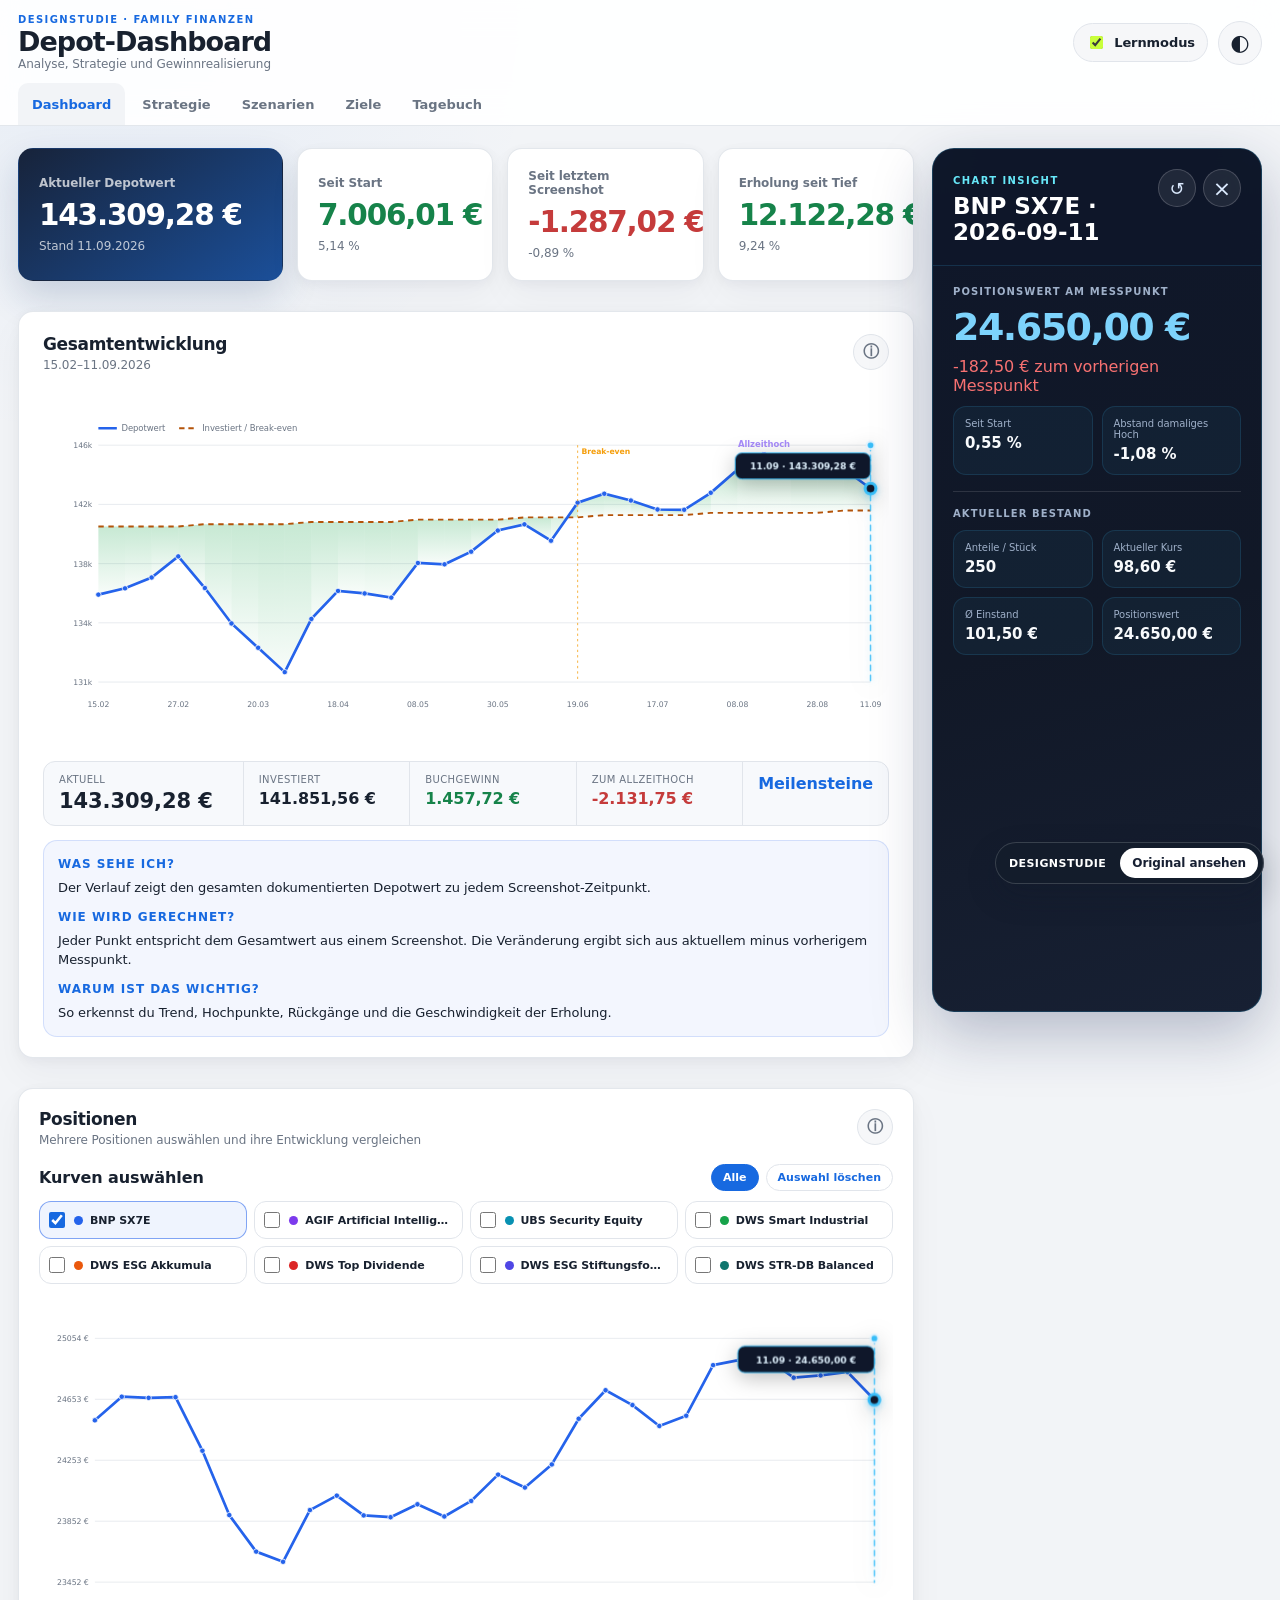
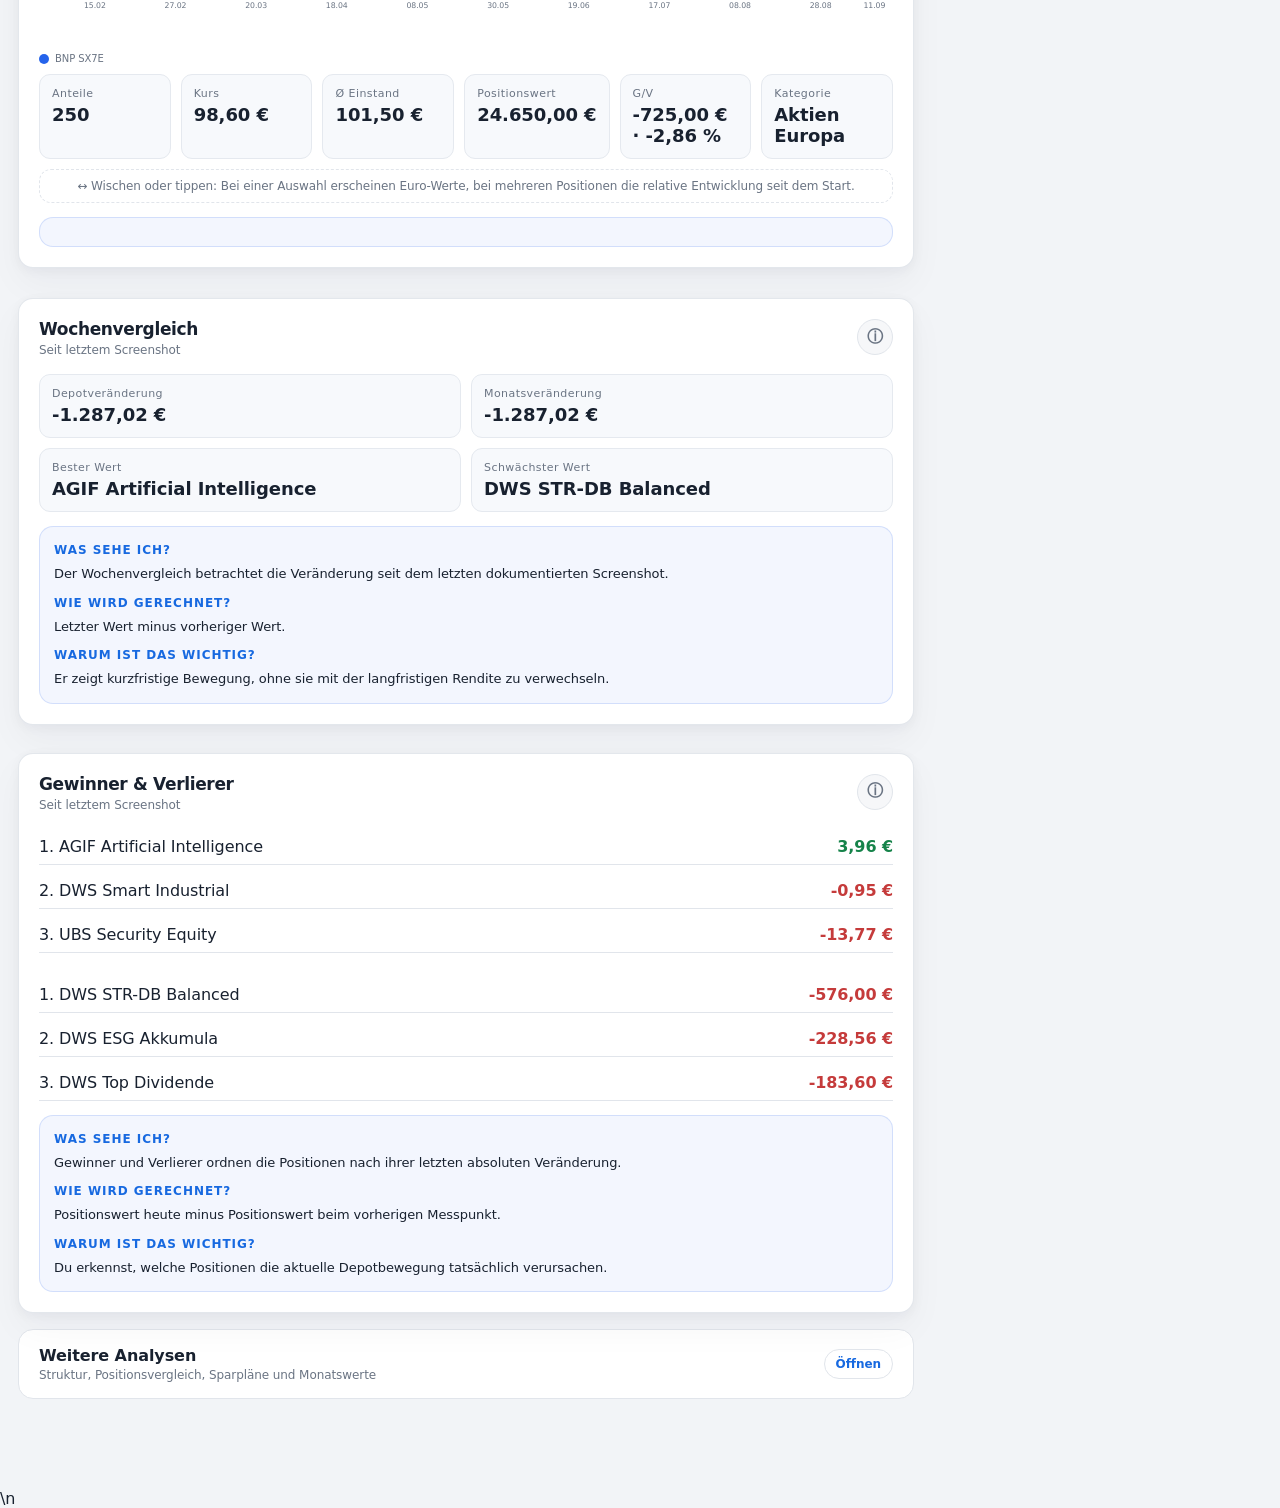
==== commit 9afa01cd: "Darstellungsartefakt auf Vergleichsseite entfernen" ====
--- a/vergleich.html
+++ b/vergleich.html
@@ -8,7 +8,7 @@
 <link rel="manifest" href="manifest.webmanifest">
 <link rel="stylesheet" href="style.css?v=5.3">
 <link rel="stylesheet" href="v54.css?v=5.4">
-<link rel="stylesheet" href="vergleich.css?v=2">\n</head>
+<link rel="stylesheet" href="vergleich.css?v=2"></head>
 <body class="design-comparison">
 <header>
   <div class="topbar">
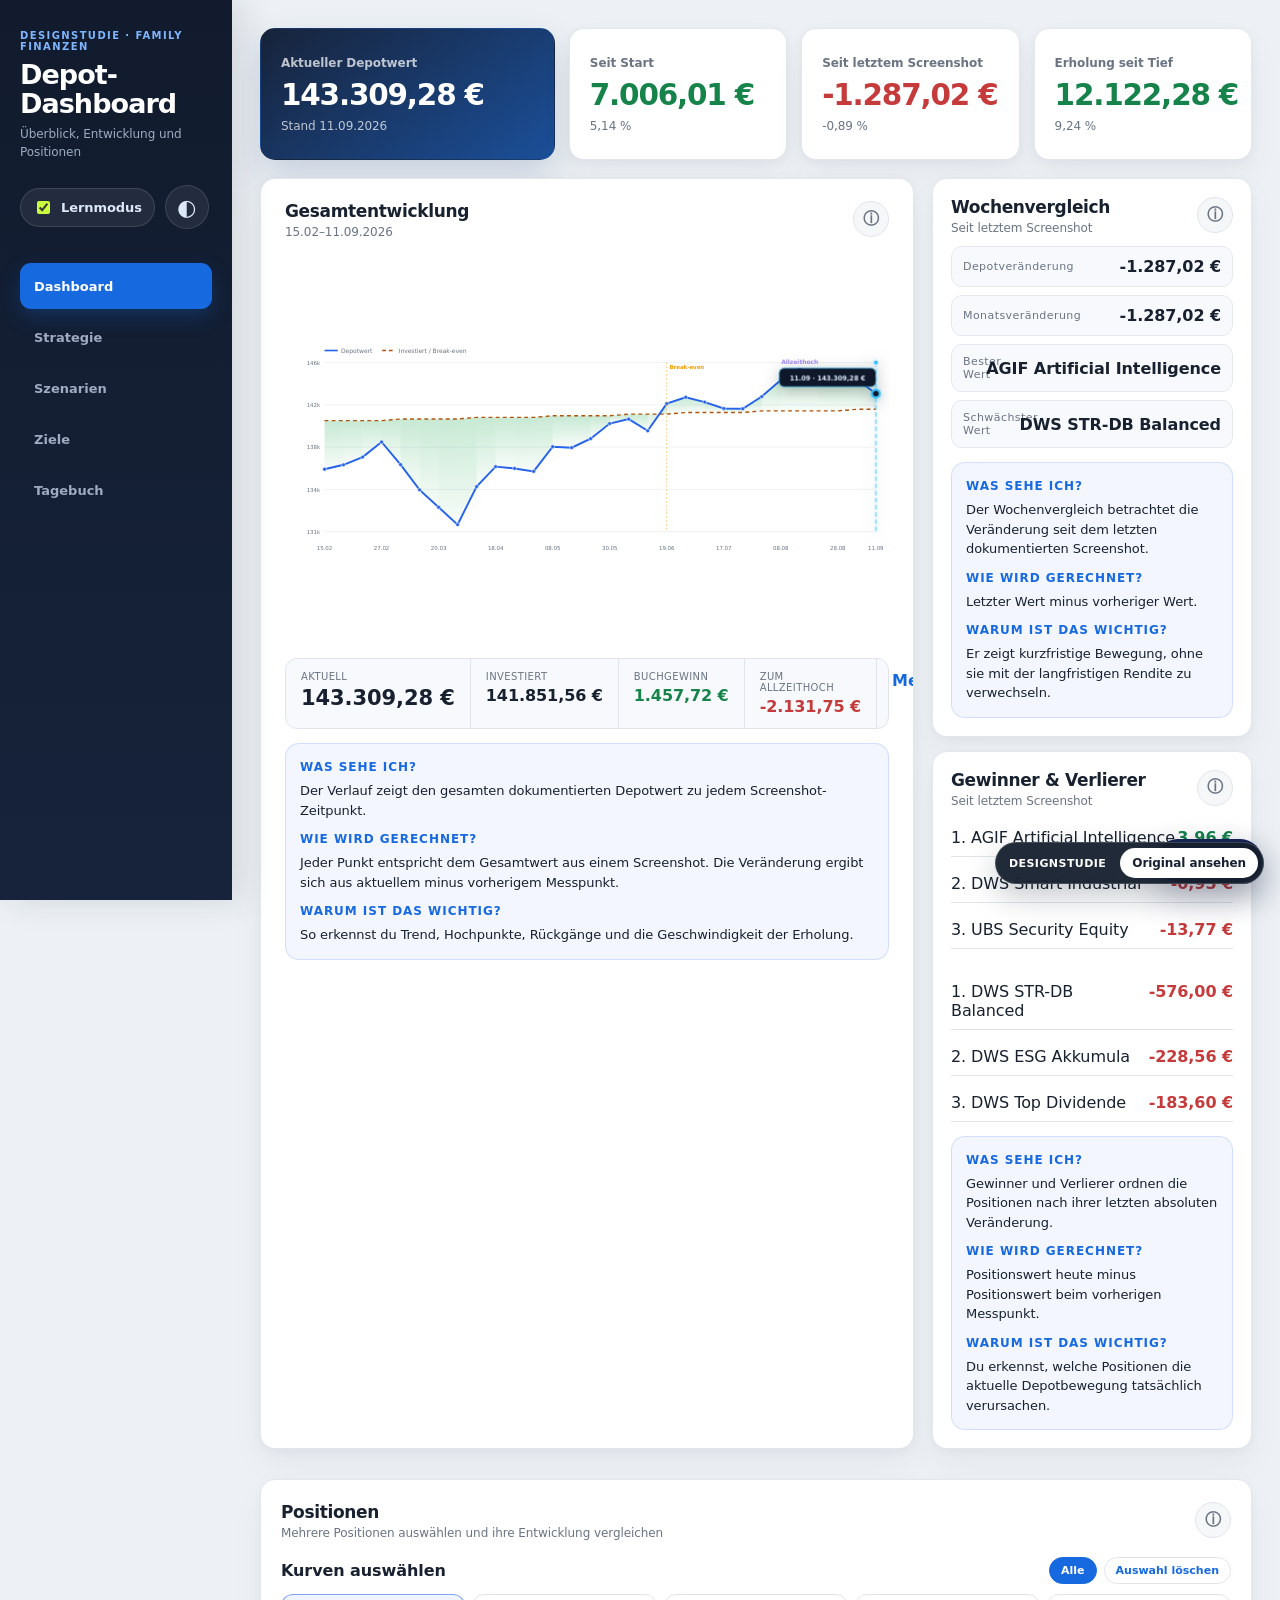
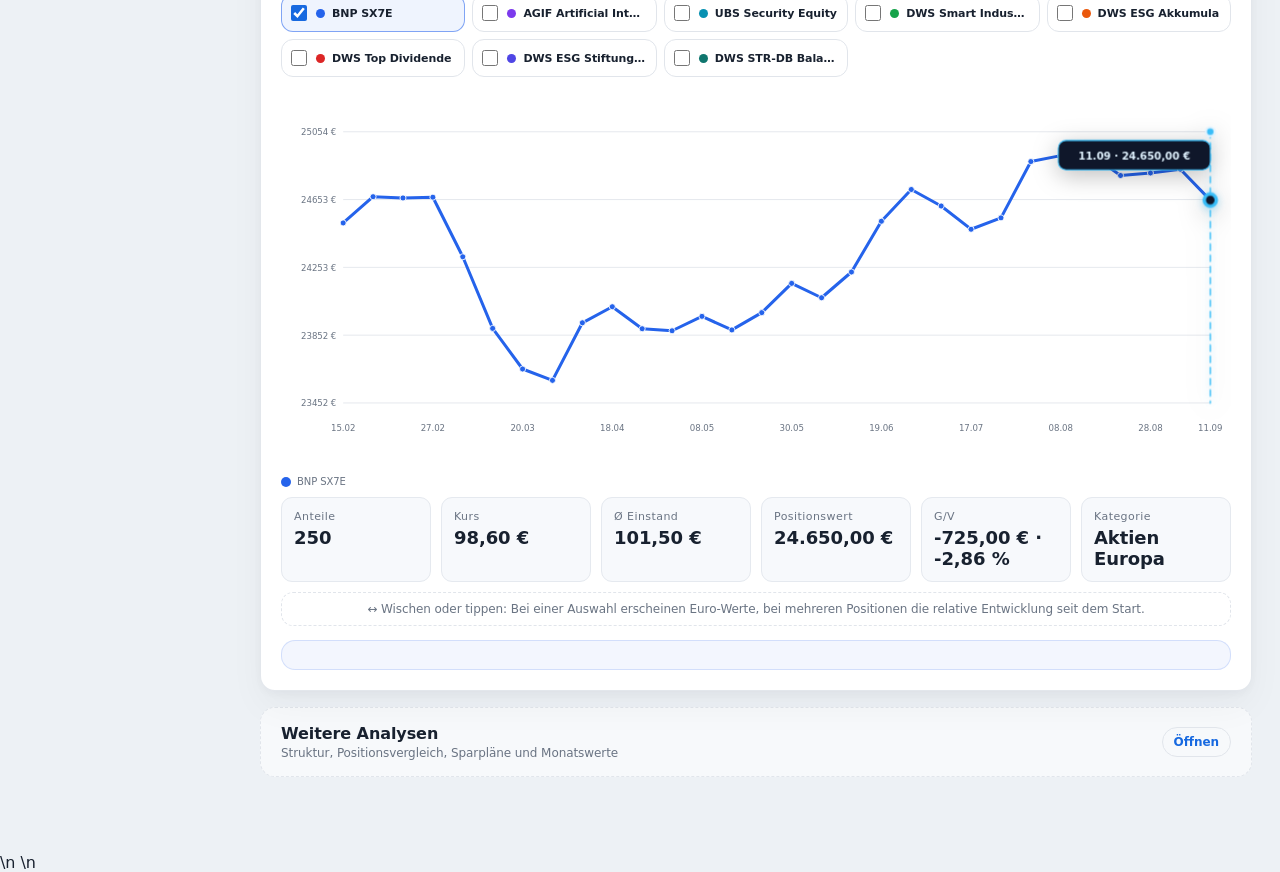
==== commit 5b674cc6: "Neue UI-Struktur auf Vergleichsseite aktivieren" ====
--- a/vergleich.html
+++ b/vergleich.html
@@ -8,7 +8,7 @@
 <link rel="manifest" href="manifest.webmanifest">
 <link rel="stylesheet" href="style.css?v=5.3">
 <link rel="stylesheet" href="v54.css?v=5.4">
-<link rel="stylesheet" href="vergleich.css?v=2"></head>
+<link rel="stylesheet" href="vergleich.css?v=3"></head>
 <body class="design-comparison">
 <header>
   <div class="topbar">
@@ -252,6 +252,6 @@
 
 <script src="data.js?v=5.3"></script>
 <script src="app.js?v=5.3"></script>
-<script src="v54.js?v=5.4"></script>
+<script src="v54.js?v=5.4"></script>\n<script src="vergleich.js?v=1"></script>
 <div class="comparison-bar" aria-label="Designvergleich"><span>Designstudie</span><a href="index.html">Original ansehen</a></div>\n</body>
 </html>
--- a/vergleich.css
+++ b/vergleich.css
@@ -367,3 +367,215 @@
   padding: 1rem;
   font: 16px/1.5 system-ui, sans-serif;
 }
+
+/* V2: eigenständige Informationsarchitektur der Designstudie */
+.design-comparison.comparison-ready {
+  background: #edf1f5;
+}
+
+.design-comparison .portfolio-overview {
+  margin-bottom: 18px;
+}
+
+.design-comparison .focus-layout {
+  display: grid;
+  grid-template-columns: minmax(0, 1fr) 320px;
+  gap: 18px;
+  align-items: stretch;
+}
+
+.design-comparison .focus-main,
+.design-comparison .focus-rail {
+  min-width: 0;
+}
+
+.design-comparison .focus-main > .card,
+.design-comparison .focus-rail > .card {
+  margin-top: 0;
+}
+
+.design-comparison .focus-main > .card {
+  height: 100%;
+}
+
+.design-comparison .focus-rail {
+  display: grid;
+  grid-template-rows: auto 1fr;
+  gap: 14px;
+}
+
+.design-comparison .focus-rail .card {
+  padding: 18px;
+}
+
+.design-comparison .focus-rail .card-head {
+  margin-bottom: 10px;
+}
+
+.design-comparison .focus-rail .mini-grid {
+  grid-template-columns: 1fr;
+  gap: 8px;
+}
+
+.design-comparison .focus-rail .mini-card {
+  display: grid;
+  grid-template-columns: minmax(0, 1fr) auto;
+  align-items: center;
+  gap: 8px;
+  padding: 10px 11px;
+}
+
+.design-comparison .focus-rail .mini-card .value {
+  margin-top: 0;
+  font-size: 16px;
+  text-align: right;
+}
+
+.design-comparison .ranking-card .rank-item {
+  padding: 9px 0;
+}
+
+.design-comparison .positions-focus {
+  padding-top: 22px;
+}
+
+.design-comparison .secondary-analysis {
+  background: rgba(255, 255, 255, .58);
+  border-style: dashed;
+}
+
+@media (min-width: 1181px) {
+  .design-comparison > header {
+    position: fixed;
+    inset: 0 auto 0 0;
+    z-index: 80;
+    width: 232px;
+    display: flex;
+    flex-direction: column;
+    color: #f8fafc;
+    background: linear-gradient(180deg, #111b2d 0%, #16233a 100%);
+    border: 0;
+    padding: 30px 20px 22px;
+    box-shadow: 10px 0 32px rgba(21, 33, 51, .12);
+    backdrop-filter: none;
+  }
+
+  .design-comparison .topbar {
+    display: flex;
+    flex-direction: column;
+    align-items: stretch;
+    gap: 24px;
+    margin: 0;
+  }
+
+  .design-comparison > header .eyebrow {
+    color: #7eb5ff;
+  }
+
+  .design-comparison > header h1 {
+    color: #fff;
+    margin-top: 8px;
+  }
+
+  .design-comparison > header p {
+    max-width: 180px;
+    color: #9eabc0;
+    margin-top: 8px;
+    line-height: 1.45;
+  }
+
+  .design-comparison .header-actions {
+    order: 2;
+    justify-content: flex-start;
+  }
+
+  .design-comparison .learn-toggle,
+  .design-comparison .icon-btn {
+    color: #dce7f7;
+    background: rgba(255, 255, 255, .07);
+    border-color: rgba(255, 255, 255, .12);
+  }
+
+  .design-comparison .section-nav {
+    width: 100%;
+    margin: 34px 0 0;
+    display: flex;
+    flex-direction: column;
+    gap: 5px;
+    overflow: visible;
+  }
+
+  .design-comparison .section-tab {
+    width: 100%;
+    min-height: 46px;
+    color: #9eabc0;
+    border-radius: 11px;
+    padding: 12px 14px;
+    text-align: left;
+  }
+
+  .design-comparison .section-tab:hover {
+    color: #fff;
+    background: rgba(255, 255, 255, .06);
+  }
+
+  .design-comparison .section-tab.active {
+    color: #fff;
+    background: #1769e0;
+    box-shadow: 0 8px 20px rgba(23, 105, 224, .25);
+  }
+
+  .design-comparison .app-layout {
+    width: auto;
+    max-width: none;
+    margin: 0 0 0 232px;
+    padding: 28px 28px 76px;
+  }
+
+  .design-comparison .app-layout.insight-open {
+    grid-template-columns: minmax(0, 1fr) 360px;
+  }
+
+  .design-comparison .chart.tall {
+    height: 390px;
+  }
+}
+
+@media (max-width: 1180px) {
+  .design-comparison .focus-layout {
+    grid-template-columns: 1fr;
+  }
+
+  .design-comparison .focus-rail {
+    grid-template-columns: repeat(2, minmax(0, 1fr));
+    grid-template-rows: none;
+  }
+
+  .design-comparison .focus-rail .mini-grid {
+    grid-template-columns: repeat(2, minmax(0, 1fr));
+  }
+}
+
+@media (max-width: 700px) {
+  .design-comparison .portfolio-overview {
+    margin-bottom: 12px;
+  }
+
+  .design-comparison .focus-layout,
+  .design-comparison .focus-rail {
+    grid-template-columns: 1fr;
+    gap: 10px;
+  }
+
+  .design-comparison .focus-rail .mini-grid {
+    grid-template-columns: 1fr;
+  }
+
+  .design-comparison .focus-rail .card {
+    padding: 15px;
+  }
+
+  .design-comparison .positions-focus {
+    padding-top: 16px;
+  }
+}
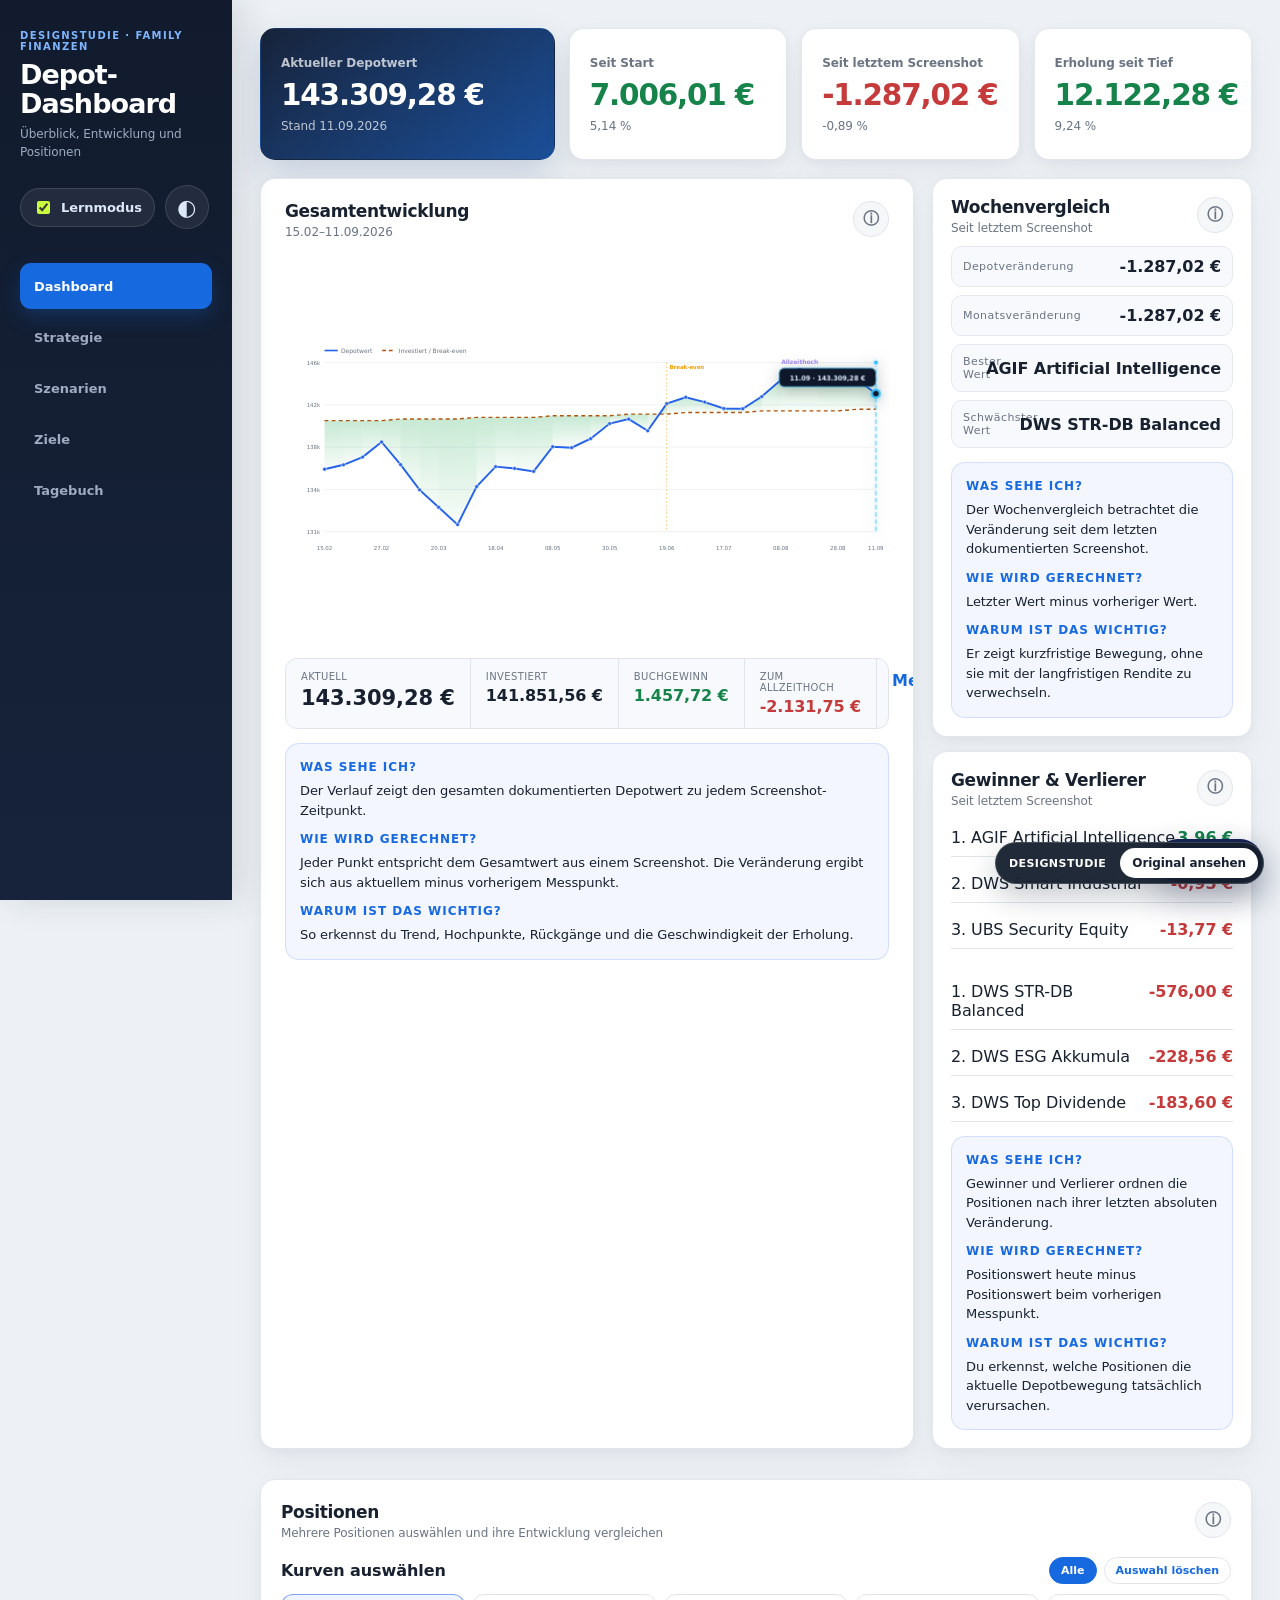
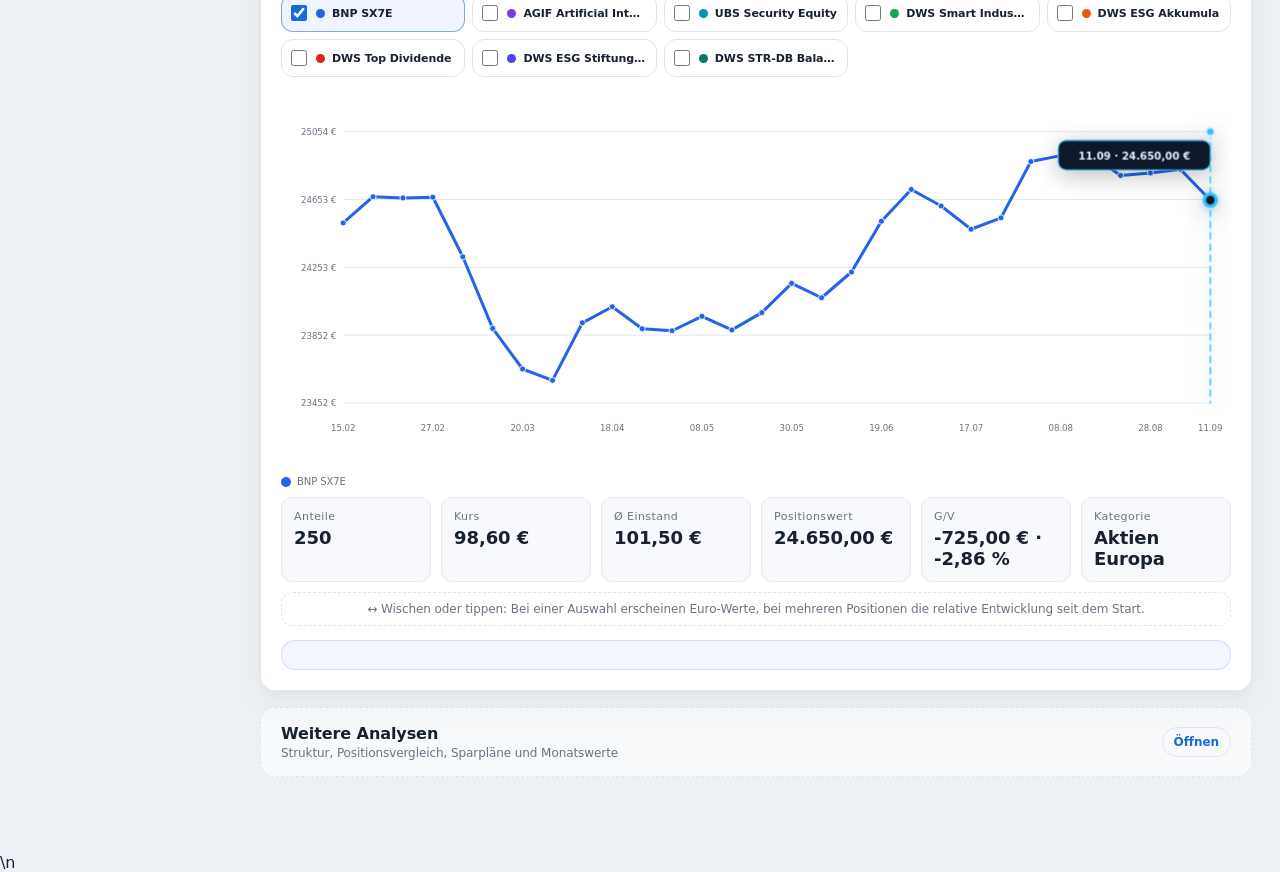
==== commit 357b3315: "Script-Einbindung der Designstudie bereinigen" ====
--- a/vergleich.html
+++ b/vergleich.html
@@ -252,6 +252,6 @@
 
 <script src="data.js?v=5.3"></script>
 <script src="app.js?v=5.3"></script>
-<script src="v54.js?v=5.4"></script>\n<script src="vergleich.js?v=1"></script>
+<script src="v54.js?v=5.4"></script><script src="vergleich.js?v=1"></script>
 <div class="comparison-bar" aria-label="Designvergleich"><span>Designstudie</span><a href="index.html">Original ansehen</a></div>\n</body>
 </html>
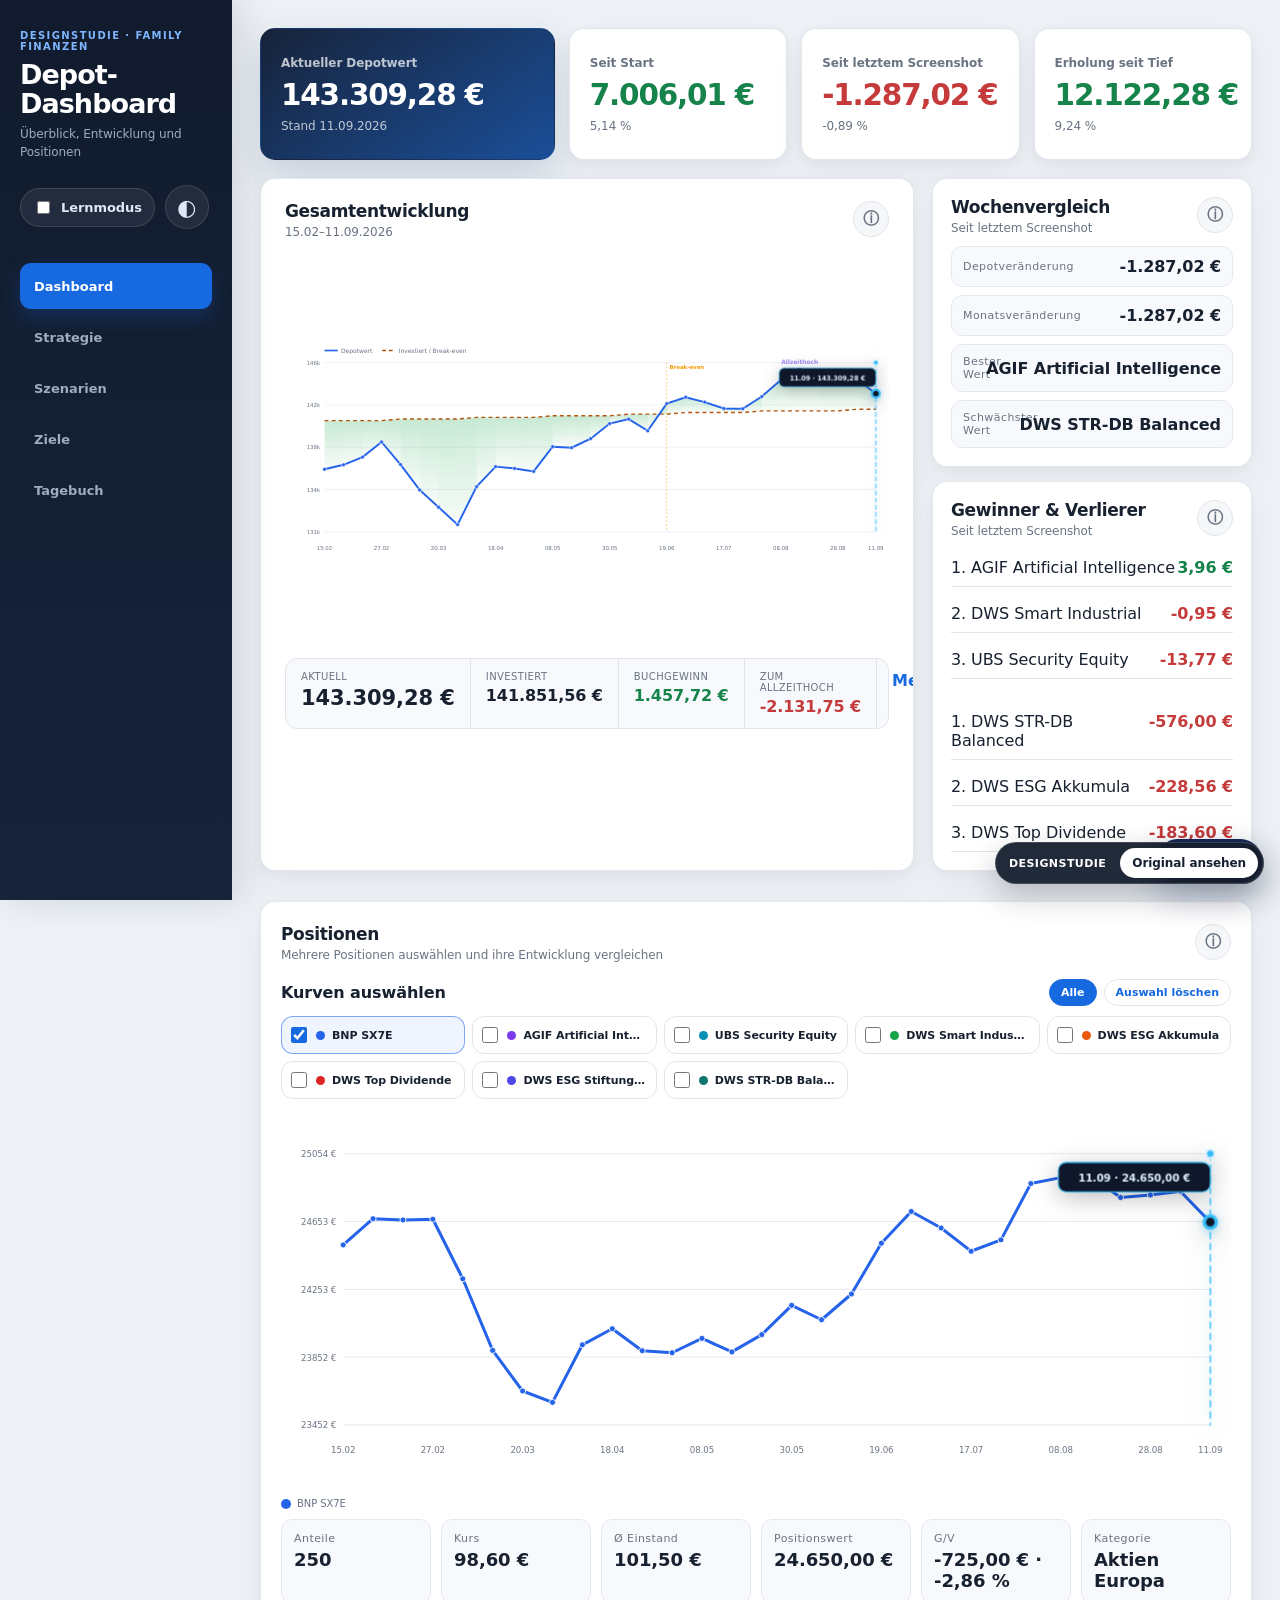
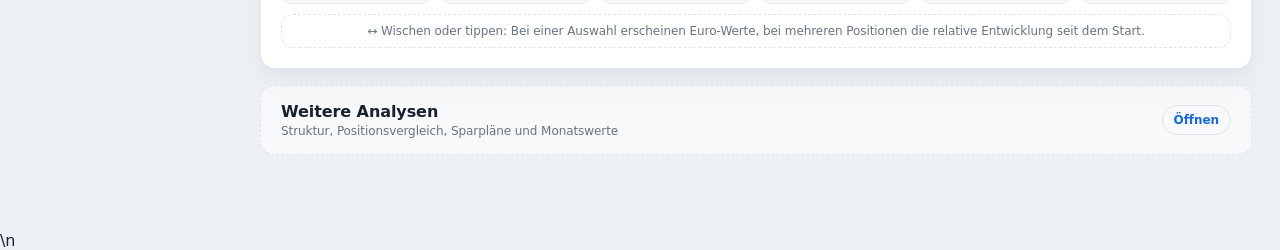
==== commit 9b5d7460: "Aktualisierte Designstudie laden" ====
--- a/vergleich.html
+++ b/vergleich.html
@@ -8,7 +8,7 @@
 <link rel="manifest" href="manifest.webmanifest">
 <link rel="stylesheet" href="style.css?v=5.3">
 <link rel="stylesheet" href="v54.css?v=5.4">
-<link rel="stylesheet" href="vergleich.css?v=3"></head>
+<link rel="stylesheet" href="vergleich.css?v=4"></head>
 <body class="design-comparison">
 <header>
   <div class="topbar">
@@ -252,6 +252,6 @@
 
 <script src="data.js?v=5.3"></script>
 <script src="app.js?v=5.3"></script>
-<script src="v54.js?v=5.4"></script><script src="vergleich.js?v=1"></script>
+<script src="v54.js?v=5.4"></script><script src="vergleich.js?v=2"></script>
 <div class="comparison-bar" aria-label="Designvergleich"><span>Designstudie</span><a href="index.html">Original ansehen</a></div>\n</body>
 </html>
--- a/vergleich.css
+++ b/vergleich.css
@@ -371,6 +371,7 @@
 /* V2: eigenständige Informationsarchitektur der Designstudie */
 .design-comparison.comparison-ready {
   background: #edf1f5;
+  overflow-x: hidden;
 }
 
 .design-comparison .portfolio-overview {
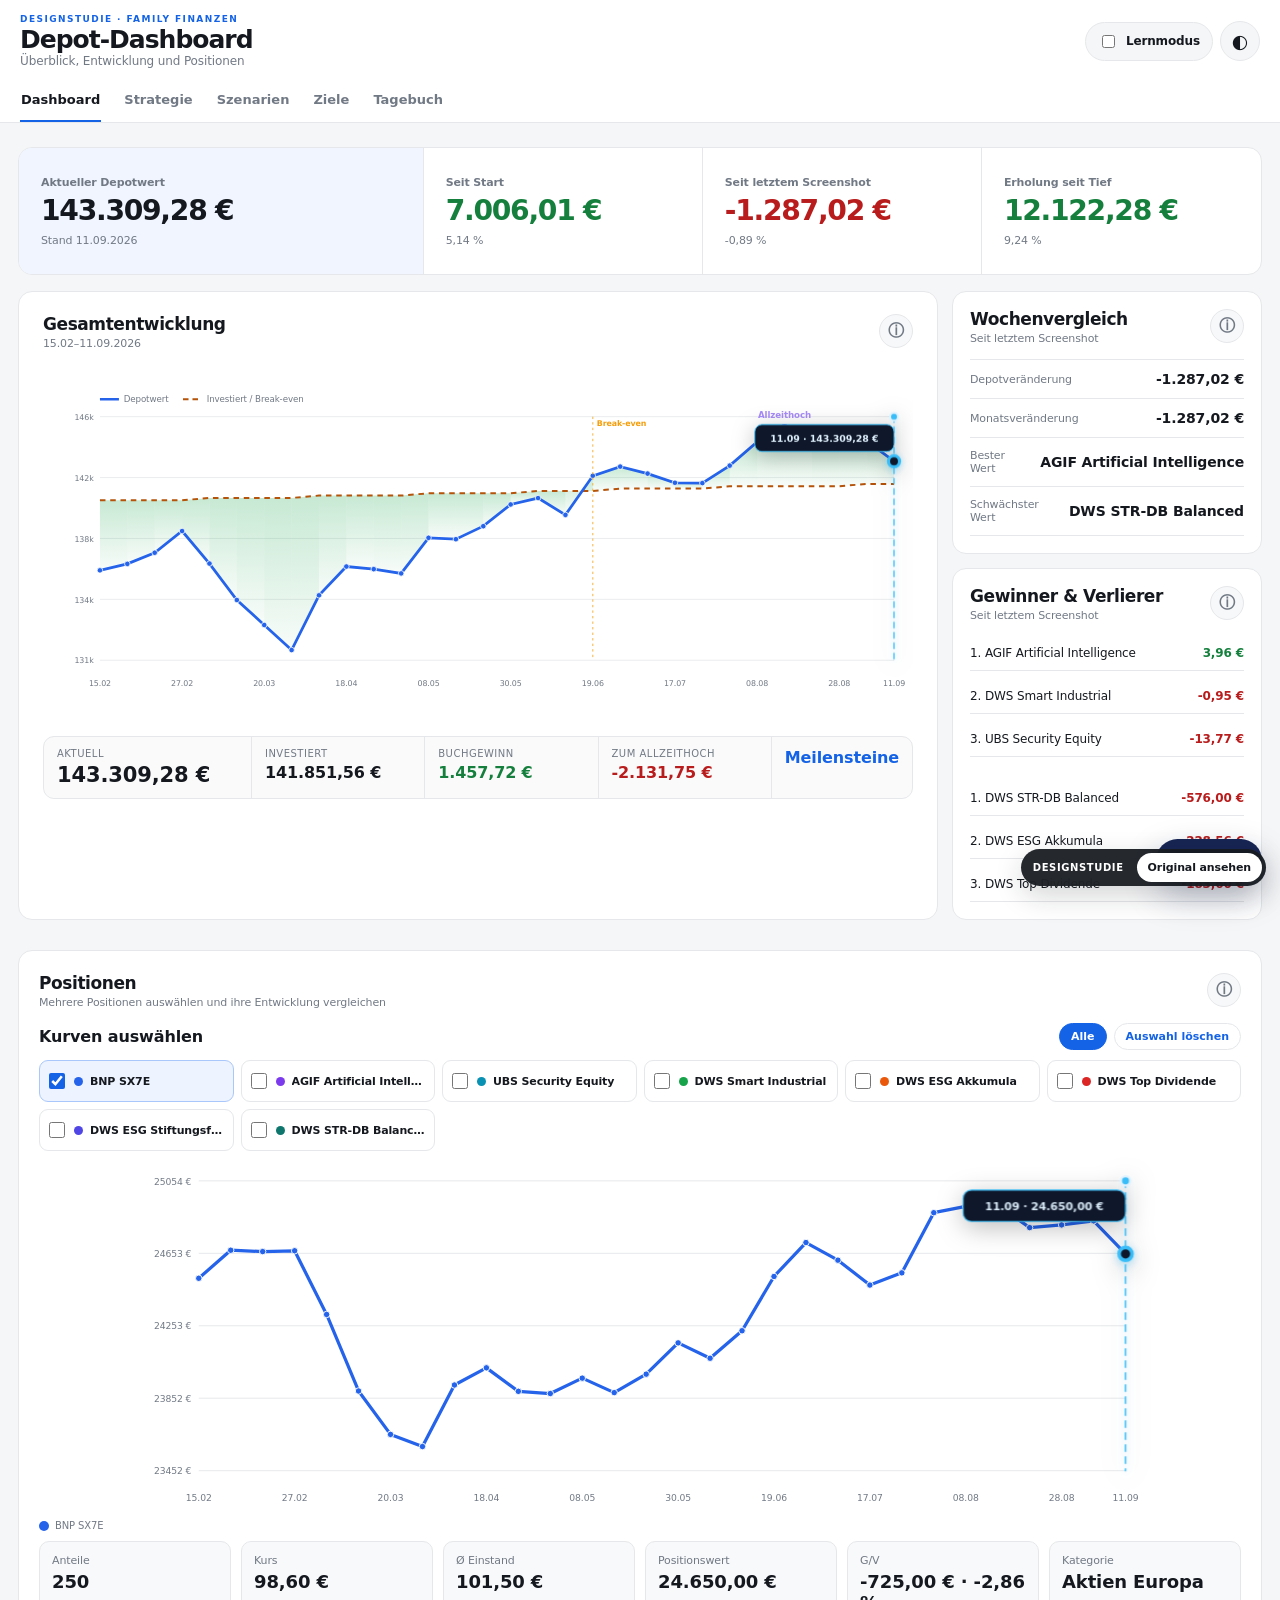
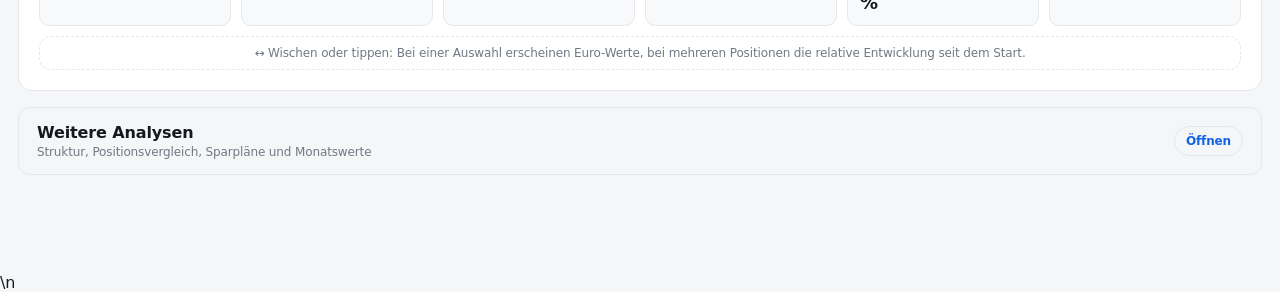
==== commit 899d0295: "Komplettes neues Vergleichsdesign aktivieren" ====
--- a/vergleich.html
+++ b/vergleich.html
@@ -8,7 +8,7 @@
 <link rel="manifest" href="manifest.webmanifest">
 <link rel="stylesheet" href="style.css?v=5.3">
 <link rel="stylesheet" href="v54.css?v=5.4">
-<link rel="stylesheet" href="vergleich.css?v=4"></head>
+<link rel="stylesheet" href="vergleich.css?v=5"></head>
 <body class="design-comparison">
 <header>
   <div class="topbar">
@@ -252,6 +252,6 @@
 
 <script src="data.js?v=5.3"></script>
 <script src="app.js?v=5.3"></script>
-<script src="v54.js?v=5.4"></script><script src="vergleich.js?v=2"></script>
+<script src="v54.js?v=5.4"></script><script src="vergleich.js?v=3"></script>
 <div class="comparison-bar" aria-label="Designvergleich"><span>Designstudie</span><a href="index.html">Original ansehen</a></div>\n</body>
 </html>
--- a/vergleich.css
+++ b/vergleich.css
@@ -1,582 +1,41 @@
-.design-comparison {
-  --bg: #f2f4f7;
-  --card: #ffffff;
-  --ink: #18212f;
-  --muted: #6a7483;
-  --navy: #162238;
-  --blue: #1769e0;
-  --green: #16834a;
-  --red: #c53b3b;
-  --amber: #b76816;
-  --purple: #7557d5;
-  --line: #e1e5eb;
-  --shadow: 0 3px 12px rgba(24, 33, 47, .045), 0 16px 36px rgba(24, 33, 47, .04);
-  background:
-    radial-gradient(circle at 8% 0, rgba(23, 105, 224, .055), transparent 28rem),
-    var(--bg);
-  letter-spacing: -.005em;
+:root{--compare-bg:#f5f6f7;--compare-surface:#fff;--compare-ink:#15191f;--compare-muted:#717985;--compare-line:#e5e7ea;--compare-accent:#1463e6}
+.design-comparison{--bg:var(--compare-bg);--card:var(--compare-surface);--ink:var(--compare-ink);--muted:var(--compare-muted);--blue:var(--compare-accent);--line:var(--compare-line);--shadow:none;margin:0;overflow-x:hidden;background:var(--compare-bg);color:var(--compare-ink);letter-spacing:-.008em}
+.design-comparison header{position:sticky;top:0;z-index:70;padding:max(14px,env(safe-area-inset-top)) max(20px,env(safe-area-inset-left)) 0;color:var(--compare-ink);background:rgba(255,255,255,.94);border-bottom:1px solid var(--compare-line);backdrop-filter:blur(20px) saturate(160%)}
+.design-comparison .topbar,.design-comparison .section-nav,.design-comparison .app-layout{width:100%;max-width:1320px;margin-left:auto;margin-right:auto}
+.design-comparison .topbar{align-items:center}.design-comparison .eyebrow{color:var(--compare-accent);font-size:9px;font-weight:800;letter-spacing:.16em;opacity:1}
+.design-comparison h1{margin:3px 0 1px;font-size:25px;line-height:1.05;letter-spacing:-.04em}.design-comparison header p{margin:0;color:var(--compare-muted);font-size:12px;opacity:1}
+.design-comparison .header-actions{gap:7px}.design-comparison .learn-toggle,.design-comparison .icon-btn{color:var(--compare-ink);background:#f5f6f7;border:1px solid var(--compare-line);box-shadow:none}.design-comparison .learn-toggle{padding:9px 12px;font-size:12px}.design-comparison .icon-btn{width:40px;height:40px;font-size:19px}
+.design-comparison .section-nav{margin-top:12px;gap:22px}.design-comparison .section-tab{min-height:42px;padding:10px 1px 11px;color:var(--compare-muted);background:transparent;border-radius:0;border-bottom:2px solid transparent;font-size:13px;font-weight:720}.design-comparison .section-tab.active{color:var(--compare-ink);background:transparent;border-bottom-color:var(--compare-accent)}
+.design-comparison .app-layout,.design-comparison .app-layout.insight-open{margin-top:0;padding:24px 18px 80px}.design-comparison .grid{gap:14px}
+
+/* Eine gemeinsame Portfolio-Zusammenfassung statt vier einzelner Karten. */
+.design-comparison .portfolio-overview{display:grid;grid-template-columns:1.45fr repeat(3,1fr);gap:0;overflow:hidden;margin-bottom:16px;background:var(--compare-surface);border:1px solid var(--compare-line);border-radius:14px}
+.design-comparison .portfolio-overview .kpi{min-height:126px;display:flex;flex-direction:column;justify-content:center;margin:0;padding:22px;background:transparent;border:0;border-right:1px solid var(--compare-line);border-radius:0;box-shadow:none}.design-comparison .portfolio-overview .kpi:last-child{border-right:0}.design-comparison .portfolio-overview .kpi:first-child{background:#f0f5ff}
+.design-comparison .kpi .label{color:var(--compare-muted);font-size:11px;font-weight:720}.design-comparison .kpi .value{margin-top:8px;font-size:clamp(23px,2.2vw,33px);line-height:1;letter-spacing:-.045em}.design-comparison .kpi:first-child .value{color:var(--compare-ink)}.design-comparison .kpi .hint{margin-top:9px;color:var(--compare-muted);font-size:11px}
+
+.design-comparison .card{margin-top:14px;padding:20px;background:var(--compare-surface);border:1px solid var(--compare-line);border-radius:14px;box-shadow:none}.design-comparison .card-head{margin-bottom:14px}.design-comparison .card-head h2{margin:0;font-size:17px;letter-spacing:-.025em}.design-comparison .card-head span{display:block;margin-top:3px;font-size:11px}.design-comparison .explain-btn{width:34px;height:34px;color:var(--compare-muted);background:#f7f8f9;border-color:var(--compare-line)}
+
+/* Verlauf und kurzfristige Einordnung bilden eine gemeinsame Ebene. */
+.design-comparison .focus-layout{display:grid;grid-template-columns:minmax(0,1fr) 310px;gap:14px;align-items:stretch}.design-comparison .focus-main,.design-comparison .focus-rail{min-width:0}.design-comparison .focus-main>.card,.design-comparison .focus-rail>.card{margin-top:0}.design-comparison .focus-main>.card{height:100%;padding:22px 24px 20px}.design-comparison .focus-rail{display:grid;grid-template-rows:auto 1fr;gap:14px}.design-comparison .focus-rail .card{padding:17px}
+.design-comparison .focus-rail .mini-grid{grid-template-columns:1fr;gap:0;border-top:1px solid var(--compare-line)}.design-comparison .focus-rail .mini-card{display:grid;grid-template-columns:minmax(0,1fr) auto;align-items:center;gap:10px;padding:11px 0;background:transparent;border:0;border-bottom:1px solid var(--compare-line);border-radius:0}.design-comparison .focus-rail .mini-card .value{margin:0;font-size:14px;text-align:right}.design-comparison .rank-item{padding:10px 0;font-size:12px}
+.design-comparison .portfolio-status-strip{overflow:hidden;background:#fafafa;border-color:var(--compare-line);border-radius:11px}.design-comparison .portfolio-status-strip>div,.design-comparison .milestone-popover{padding:11px 13px}
+.design-comparison .fact,.design-comparison .mini-card,.design-comparison .summary-cell{background:#f8f9fa;border-color:var(--compare-line);border-radius:10px}.design-comparison .positions-focus{padding-top:22px}
+.design-comparison .position-check{min-height:42px;background:#fff;border-color:var(--compare-line);border-radius:9px}.design-comparison .position-check.active{background:#eef4ff;border-color:#a9c7fa}
+.design-comparison .tabs button,.design-comparison .position-history-tabs button,.design-comparison .scenario-buttons button{color:#465264;background:#f1f3f5}.design-comparison .tabs button.active,.design-comparison .position-history-tabs button.active,.design-comparison .scenario-buttons button.active{color:#fff;background:var(--compare-accent)}
+.design-comparison .secondary-analysis{background:transparent;border:1px solid var(--compare-line);border-radius:12px;box-shadow:none}.design-comparison .secondary-analysis>summary{min-height:62px;padding:15px 18px}
+
+.design-comparison .comparison-bar{position:fixed;right:max(14px,env(safe-area-inset-right));bottom:max(14px,env(safe-area-inset-bottom));z-index:120;display:flex;align-items:center;gap:5px;padding:4px;color:#fff;background:rgba(21,25,31,.93);border-radius:999px;box-shadow:0 10px 28px rgba(21,25,31,.18);backdrop-filter:blur(14px)}.design-comparison .comparison-bar span{padding:0 8px;font-size:10px;font-weight:800;letter-spacing:.06em;text-transform:uppercase}.design-comparison .comparison-bar a{padding:8px 11px;color:var(--compare-ink);background:#fff;border-radius:999px;font-size:11px;font-weight:800;text-decoration:none}
+
+[data-theme="dark"] .design-comparison{--compare-bg:#0d1117;--compare-surface:#151b23;--compare-ink:#f3f5f7;--compare-muted:#9ba5b2;--compare-line:#2a323d;background:var(--compare-bg)}[data-theme="dark"] .design-comparison header{background:rgba(21,27,35,.94)}[data-theme="dark"] .design-comparison .portfolio-overview .kpi:first-child,[data-theme="dark"] .design-comparison .fact,[data-theme="dark"] .design-comparison .summary-cell,[data-theme="dark"] .design-comparison .position-check.active{background:#192538}
+
+@media(max-width:1060px){.design-comparison .portfolio-overview{grid-template-columns:repeat(2,minmax(0,1fr))}.design-comparison .portfolio-overview .kpi:nth-child(2){border-right:0}.design-comparison .portfolio-overview .kpi:nth-child(-n+2){border-bottom:1px solid var(--compare-line)}.design-comparison .focus-layout{grid-template-columns:1fr}.design-comparison .focus-rail{grid-template-columns:repeat(2,minmax(0,1fr));grid-template-rows:none}}
+
+@media(max-width:700px){
+ .design-comparison header{padding:max(10px,env(safe-area-inset-top)) 12px 0}.design-comparison .topbar{align-items:flex-start}.design-comparison h1{font-size:21px}.design-comparison header p,.design-comparison .learn-toggle span{display:none}.design-comparison .learn-toggle,.design-comparison .icon-btn{width:40px;height:40px;padding:0;justify-content:center}
+ .design-comparison .section-nav{margin-top:8px;gap:20px;overflow-x:auto;scrollbar-width:none}.design-comparison .section-nav::-webkit-scrollbar{display:none}.design-comparison .section-tab{min-height:44px;flex:0 0 auto}
+ .design-comparison .app-layout,.design-comparison .app-layout.insight-open{padding:12px 10px 72px}.design-comparison .portfolio-overview{grid-template-columns:repeat(2,minmax(0,1fr))!important;margin-bottom:10px;border-radius:12px}.design-comparison .portfolio-overview .kpi{min-height:98px;padding:14px}.design-comparison .portfolio-overview .kpi:first-child{grid-column:1/-1;min-height:116px;border-right:0}.design-comparison .portfolio-overview .kpi:nth-child(2){border-right:1px solid var(--compare-line)}.design-comparison .portfolio-overview .kpi:nth-child(3){border-right:0}.design-comparison .portfolio-overview .kpi:nth-child(4){grid-column:1/-1;border-top:1px solid var(--compare-line)}.design-comparison .kpi .value{font-size:22px}
+ .design-comparison .card,.design-comparison .focus-main>.card,.design-comparison .focus-rail .card{padding:15px;border-radius:12px}.design-comparison .focus-layout,.design-comparison .focus-rail{grid-template-columns:1fr;gap:10px}.design-comparison .chart.tall{height:285px}.design-comparison .portfolio-status-strip{grid-template-columns:repeat(2,minmax(0,1fr))}.design-comparison .comparison-bar span{display:none}
+ .design-comparison .insight-panel{left:8px;right:8px;bottom:max(8px,env(safe-area-inset-bottom))}.design-comparison .insight-sticky{max-height:68vh;border-radius:16px}
 }
 
-.design-comparison header {
-  position: sticky;
-  top: 0;
-  color: var(--ink);
-  background: rgba(255, 255, 255, .92);
-  border-bottom: 1px solid rgba(225, 229, 235, .92);
-  padding: max(14px, env(safe-area-inset-top)) max(18px, env(safe-area-inset-left)) 0;
-  backdrop-filter: blur(18px) saturate(150%);
-}
-
-.design-comparison .topbar,
-.design-comparison .section-nav,
-.design-comparison .app-layout {
-  max-width: 1440px;
-}
-
-.design-comparison .topbar {
-  align-items: center;
-}
-
-.design-comparison .eyebrow {
-  color: var(--blue);
-  font-size: 10px;
-  font-weight: 800;
-  letter-spacing: .14em;
-  opacity: 1;
-}
-
-.design-comparison h1 {
-  margin: 2px 0 1px;
-  font-size: 27px;
-  line-height: 1.08;
-  letter-spacing: -.035em;
-}
-
-.design-comparison header p {
-  color: var(--muted);
-  font-size: 12px;
-  opacity: 1;
-}
-
-.design-comparison .learn-toggle,
-.design-comparison .icon-btn {
-  color: var(--ink);
-  background: #f6f7f9;
-  border-color: var(--line);
-}
-
-.design-comparison .learn-toggle {
-  padding: 9px 12px;
-}
-
-.design-comparison .section-nav {
-  margin-top: 12px;
-  gap: 3px;
-}
-
-.design-comparison .section-tab {
-  min-height: 42px;
-  color: var(--muted);
-  padding: 9px 14px;
-  border-radius: 10px 10px 0 0;
-  font-size: 13px;
-}
-
-.design-comparison .section-tab.active {
-  color: var(--blue);
-  background: var(--bg);
-}
-
-.design-comparison .app-layout {
-  margin-top: 22px;
-  padding: 0 18px 72px;
-}
-
-.design-comparison .grid {
-  gap: 14px;
-}
-
-.design-comparison .kpis {
-  grid-template-columns: 1.35fr repeat(3, 1fr);
-}
-
-.design-comparison .card {
-  border: 1px solid rgba(225, 229, 235, .92);
-  border-radius: 15px;
-  box-shadow: var(--shadow);
-  padding: 20px;
-  margin-top: 14px;
-}
-
-.design-comparison .kpi {
-  min-height: 132px;
-  display: flex;
-  flex-direction: column;
-  justify-content: center;
-  margin-top: 0;
-}
-
-.design-comparison .kpi:first-child {
-  color: #fff;
-  border-color: transparent;
-  background: linear-gradient(145deg, #17233a, #1b4f99);
-  box-shadow: 0 16px 36px rgba(23, 57, 105, .18);
-}
-
-.design-comparison .kpi:first-child .label,
-.design-comparison .kpi:first-child .hint {
-  color: rgba(255, 255, 255, .72);
-}
-
-.design-comparison .kpi .label {
-  font-size: 12px;
-  font-weight: 700;
-}
-
-.design-comparison .kpi .value {
-  margin-top: 8px;
-  font-size: clamp(24px, 2.3vw, 34px);
-  letter-spacing: -.04em;
-}
-
-.design-comparison .card-head {
-  margin-bottom: 16px;
-}
-
-.design-comparison .card-head h2 {
-  font-size: 17px;
-  letter-spacing: -.02em;
-}
-
-.design-comparison .card-head span {
-  display: inline-block;
-  margin-top: 3px;
-}
-
-.design-comparison .explain-btn {
-  width: 36px;
-  height: 36px;
-  color: var(--muted);
-  background: #f6f7f9;
-}
-
-.design-comparison .hero-chart-card {
-  padding: 22px 24px 20px;
-}
-
-.design-comparison .portfolio-status-strip {
-  background: #f7f9fc;
-  border-radius: 12px;
-}
-
-.design-comparison .portfolio-status-strip > div,
-.design-comparison .milestone-popover {
-  padding: 12px 15px;
-}
-
-.design-comparison .portfolio-status-strip span,
-.design-comparison .fact .label,
-.design-comparison .mini-card .label {
-  letter-spacing: .04em;
-}
-
-.design-comparison .fact,
-.design-comparison .mini-card,
-.design-comparison .summary-cell {
-  background: #f7f9fc;
-  border-color: #e5e9ef;
-  border-radius: 11px;
-}
-
-.design-comparison .tabs button,
-.design-comparison .position-history-tabs button,
-.design-comparison .scenario-buttons button {
-  background: #f1f4f8;
-  color: #425066;
-}
-
-.design-comparison .tabs button.active,
-.design-comparison .position-history-tabs button.active,
-.design-comparison .scenario-buttons button.active {
-  color: #fff;
-  background: var(--blue);
-}
-
-.design-comparison .analysis-drawer {
-  border-radius: 15px;
-  box-shadow: none;
-}
-
-.design-comparison .analysis-drawer > summary {
-  min-height: 64px;
-  padding: 16px 20px;
-}
-
-.design-comparison .comparison-bar {
-  position: fixed;
-  z-index: 120;
-  right: max(16px, env(safe-area-inset-right));
-  bottom: max(16px, env(safe-area-inset-bottom));
-  display: flex;
-  align-items: center;
-  gap: 6px;
-  padding: 5px;
-  color: #fff;
-  background: rgba(20, 29, 44, .94);
-  border: 1px solid rgba(255, 255, 255, .16);
-  border-radius: 999px;
-  box-shadow: 0 12px 30px rgba(16, 24, 40, .24);
-  backdrop-filter: blur(14px);
-}
-
-.design-comparison .comparison-bar span {
-  padding: 0 8px;
-  font-size: 11px;
-  font-weight: 800;
-  letter-spacing: .04em;
-  text-transform: uppercase;
-}
-
-.design-comparison .comparison-bar a {
-  color: #172033;
-  background: #fff;
-  border-radius: 999px;
-  padding: 8px 12px;
-  font-size: 12px;
-  font-weight: 800;
-  text-decoration: none;
-}
-
-[data-theme="dark"].design-comparison {
-  --bg: #0d1420;
-  --card: #141e2d;
-  --ink: #f4f7fb;
-  --muted: #a3adba;
-  --line: #283447;
-  background: #0d1420;
-}
-
-[data-theme="dark"].design-comparison header {
-  background: rgba(14, 21, 33, .94);
-  border-bottom-color: var(--line);
-}
-
-[data-theme="dark"].design-comparison .learn-toggle,
-[data-theme="dark"].design-comparison .icon-btn,
-[data-theme="dark"].design-comparison .explain-btn,
-[data-theme="dark"].design-comparison .fact,
-[data-theme="dark"].design-comparison .mini-card,
-[data-theme="dark"].design-comparison .summary-cell,
-[data-theme="dark"].design-comparison .portfolio-status-strip {
-  background: #192434;
-}
-
-@media (max-width: 1100px) {
-  .design-comparison .kpis {
-    grid-template-columns: repeat(2, minmax(0, 1fr));
-  }
-
-  .design-comparison .split,
-  .design-comparison .split-even {
-    grid-template-columns: 1fr;
-  }
-}
-
-@media (max-width: 700px) {
-  .design-comparison header {
-    padding-left: 14px;
-    padding-right: 14px;
-  }
-
-  .design-comparison .topbar {
-    align-items: flex-start;
-  }
-
-  .design-comparison h1 {
-    font-size: 23px;
-  }
-
-  .design-comparison header p,
-  .design-comparison .learn-toggle span {
-    display: none;
-  }
-
-  .design-comparison .header-actions {
-    gap: 6px;
-  }
-
-  .design-comparison .learn-toggle,
-  .design-comparison .icon-btn {
-    width: 42px;
-    height: 42px;
-    padding: 0;
-    justify-content: center;
-  }
-
-  .design-comparison .section-nav {
-    margin-top: 10px;
-  }
-
-  .design-comparison .section-tab {
-    min-height: 44px;
-    padding: 10px 13px;
-  }
-
-  .design-comparison .app-layout {
-    margin-top: 12px;
-    padding-left: 10px;
-    padding-right: 10px;
-  }
-
-  .design-comparison .kpis {
-    grid-template-columns: repeat(2, minmax(0, 1fr)) !important;
-    gap: 10px;
-  }
-
-  .design-comparison .kpi {
-    min-height: 112px;
-    padding: 15px;
-  }
-
-  .design-comparison .kpi:first-child {
-    grid-column: 1 / -1;
-  }
-
-  .design-comparison .kpi .value {
-    font-size: 24px;
-  }
-
-  .design-comparison .card,
-  .design-comparison .hero-chart-card {
-    padding: 16px;
-    border-radius: 13px;
-  }
-
-  .design-comparison .chart.tall {
-    height: 300px;
-  }
-
-  .design-comparison .comparison-bar span {
-    display: none;
-  }
-}
-
-.load-error {
-  max-width: 40rem;
-  margin: 4rem auto;
-  padding: 1rem;
-  font: 16px/1.5 system-ui, sans-serif;
-}
-
-/* V2: eigenständige Informationsarchitektur der Designstudie */
-.design-comparison.comparison-ready {
-  background: #edf1f5;
-  overflow-x: hidden;
-}
-
-.design-comparison .portfolio-overview {
-  margin-bottom: 18px;
-}
-
-.design-comparison .focus-layout {
-  display: grid;
-  grid-template-columns: minmax(0, 1fr) 320px;
-  gap: 18px;
-  align-items: stretch;
-}
-
-.design-comparison .focus-main,
-.design-comparison .focus-rail {
-  min-width: 0;
-}
-
-.design-comparison .focus-main > .card,
-.design-comparison .focus-rail > .card {
-  margin-top: 0;
-}
-
-.design-comparison .focus-main > .card {
-  height: 100%;
-}
-
-.design-comparison .focus-rail {
-  display: grid;
-  grid-template-rows: auto 1fr;
-  gap: 14px;
-}
-
-.design-comparison .focus-rail .card {
-  padding: 18px;
-}
-
-.design-comparison .focus-rail .card-head {
-  margin-bottom: 10px;
-}
-
-.design-comparison .focus-rail .mini-grid {
-  grid-template-columns: 1fr;
-  gap: 8px;
-}
-
-.design-comparison .focus-rail .mini-card {
-  display: grid;
-  grid-template-columns: minmax(0, 1fr) auto;
-  align-items: center;
-  gap: 8px;
-  padding: 10px 11px;
-}
-
-.design-comparison .focus-rail .mini-card .value {
-  margin-top: 0;
-  font-size: 16px;
-  text-align: right;
-}
-
-.design-comparison .ranking-card .rank-item {
-  padding: 9px 0;
-}
-
-.design-comparison .positions-focus {
-  padding-top: 22px;
-}
-
-.design-comparison .secondary-analysis {
-  background: rgba(255, 255, 255, .58);
-  border-style: dashed;
-}
-
-@media (min-width: 1181px) {
-  .design-comparison > header {
-    position: fixed;
-    inset: 0 auto 0 0;
-    z-index: 80;
-    width: 232px;
-    display: flex;
-    flex-direction: column;
-    color: #f8fafc;
-    background: linear-gradient(180deg, #111b2d 0%, #16233a 100%);
-    border: 0;
-    padding: 30px 20px 22px;
-    box-shadow: 10px 0 32px rgba(21, 33, 51, .12);
-    backdrop-filter: none;
-  }
-
-  .design-comparison .topbar {
-    display: flex;
-    flex-direction: column;
-    align-items: stretch;
-    gap: 24px;
-    margin: 0;
-  }
-
-  .design-comparison > header .eyebrow {
-    color: #7eb5ff;
-  }
-
-  .design-comparison > header h1 {
-    color: #fff;
-    margin-top: 8px;
-  }
-
-  .design-comparison > header p {
-    max-width: 180px;
-    color: #9eabc0;
-    margin-top: 8px;
-    line-height: 1.45;
-  }
-
-  .design-comparison .header-actions {
-    order: 2;
-    justify-content: flex-start;
-  }
-
-  .design-comparison .learn-toggle,
-  .design-comparison .icon-btn {
-    color: #dce7f7;
-    background: rgba(255, 255, 255, .07);
-    border-color: rgba(255, 255, 255, .12);
-  }
-
-  .design-comparison .section-nav {
-    width: 100%;
-    margin: 34px 0 0;
-    display: flex;
-    flex-direction: column;
-    gap: 5px;
-    overflow: visible;
-  }
-
-  .design-comparison .section-tab {
-    width: 100%;
-    min-height: 46px;
-    color: #9eabc0;
-    border-radius: 11px;
-    padding: 12px 14px;
-    text-align: left;
-  }
-
-  .design-comparison .section-tab:hover {
-    color: #fff;
-    background: rgba(255, 255, 255, .06);
-  }
-
-  .design-comparison .section-tab.active {
-    color: #fff;
-    background: #1769e0;
-    box-shadow: 0 8px 20px rgba(23, 105, 224, .25);
-  }
-
-  .design-comparison .app-layout {
-    width: auto;
-    max-width: none;
-    margin: 0 0 0 232px;
-    padding: 28px 28px 76px;
-  }
-
-  .design-comparison .app-layout.insight-open {
-    grid-template-columns: minmax(0, 1fr) 360px;
-  }
-
-  .design-comparison .chart.tall {
-    height: 390px;
-  }
-}
-
-@media (max-width: 1180px) {
-  .design-comparison .focus-layout {
-    grid-template-columns: 1fr;
-  }
-
-  .design-comparison .focus-rail {
-    grid-template-columns: repeat(2, minmax(0, 1fr));
-    grid-template-rows: none;
-  }
-
-  .design-comparison .focus-rail .mini-grid {
-    grid-template-columns: repeat(2, minmax(0, 1fr));
-  }
-}
-
-@media (max-width: 700px) {
-  .design-comparison .portfolio-overview {
-    margin-bottom: 12px;
-  }
-
-  .design-comparison .focus-layout,
-  .design-comparison .focus-rail {
-    grid-template-columns: 1fr;
-    gap: 10px;
-  }
-
-  .design-comparison .focus-rail .mini-grid {
-    grid-template-columns: 1fr;
-  }
-
-  .design-comparison .focus-rail .card {
-    padding: 15px;
-  }
-
-  .design-comparison .positions-focus {
-    padding-top: 16px;
-  }
-}
+.load-error{max-width:40rem;margin:4rem auto;padding:1rem;font:16px/1.5 system-ui,sans-serif}
